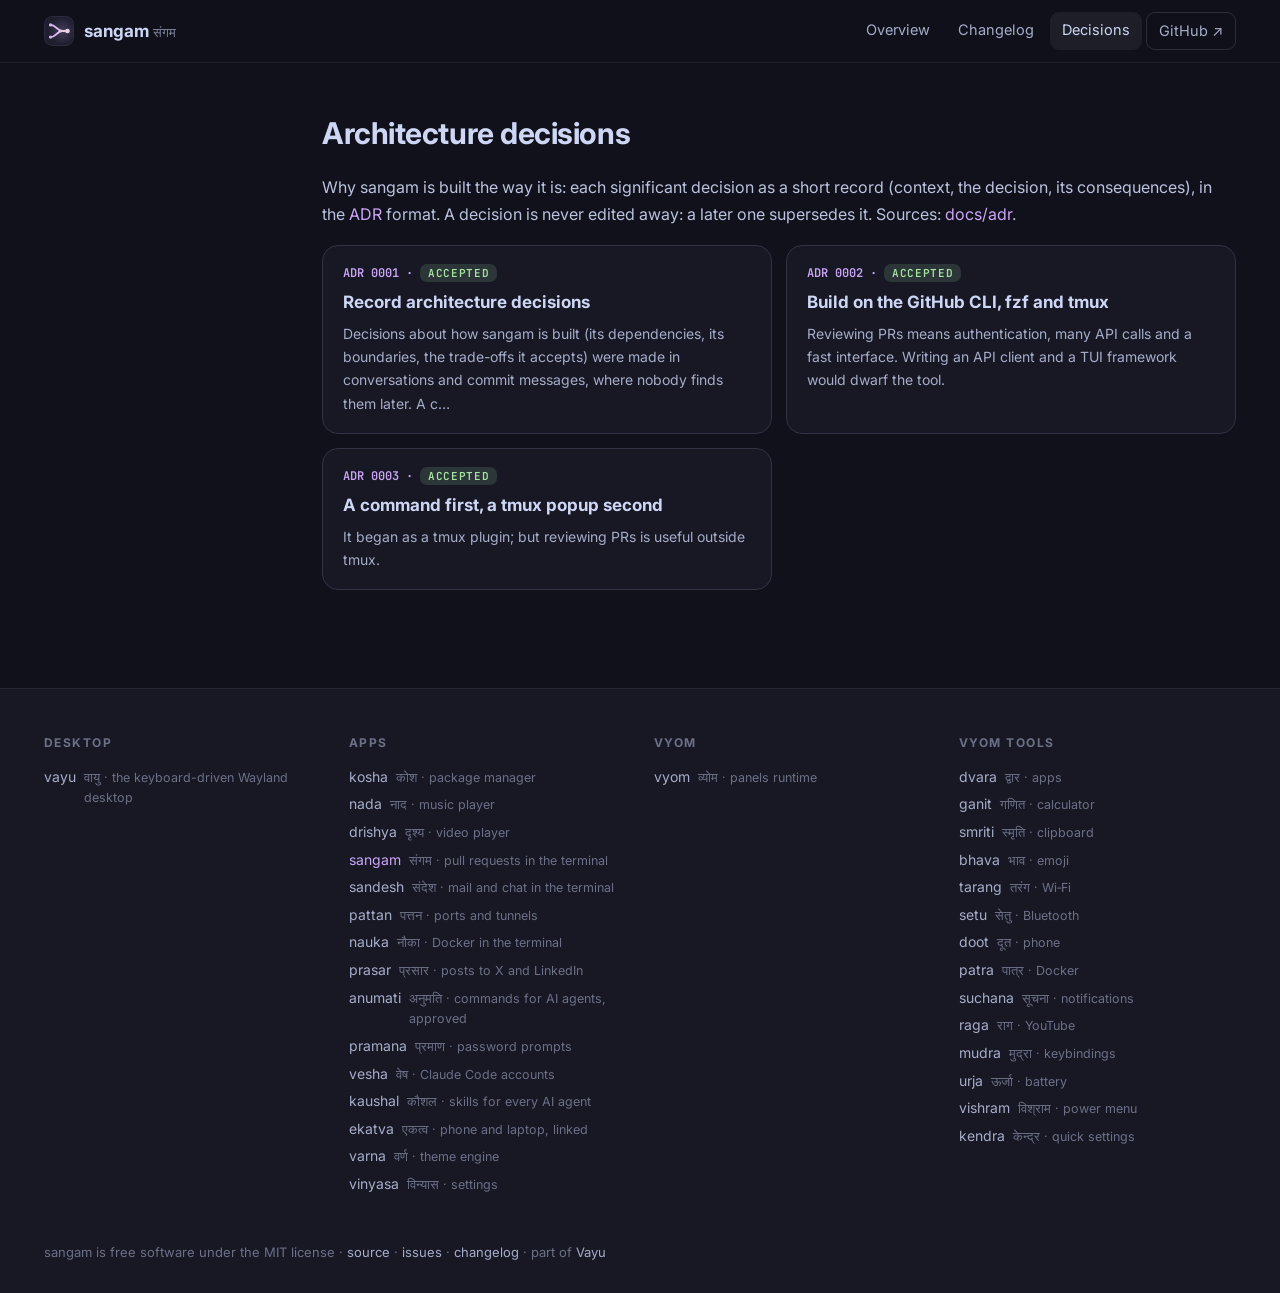
==== docs/adr/index.html @ ca4c3f0d "Site: add prasar and kaushal to the family Co-Authored-By: Claude Opus 5.5 <noreply@anthropic.com>" ====
<!doctype html>
<html lang="en">
<head>
<meta charset="utf-8">
<meta name="viewport" content="width=device-width, initial-scale=1">
<title>Decisions · sangam</title>
<meta name="description" content="Review and merge GitHub pull requests without leaving the terminal.">
<meta property="og:title" content="Decisions · sangam">
<meta property="og:description" content="Review and merge GitHub pull requests without leaving the terminal.">
<meta name="theme-color" content="#11111b">
<link rel="icon" href="../assets/logo.svg" type="image/svg+xml">
<link rel="preconnect" href="https://fonts.googleapis.com">
<link href="https://fonts.googleapis.com/css2?family=Inter:wght@400;500;600;700;800&family=JetBrains+Mono:wght@400;600&display=swap" rel="stylesheet">
<link rel="stylesheet" href="../assets/site.css">
<style>:root{--accent:#cba6f7;--glow:#cba6f733}</style>
</head>
<body>
<header class="top"><div class="in">
<a class="brand" href="../index.html"><img src="../assets/logo.svg" alt=""><span>sangam <small>संगम</small></span></a>
<nav><a href="../index.html" class="">Overview</a><a href="../changelog.html" class="">Changelog</a><a href="../adr/index.html" class="on hide">Decisions</a><a class="gh" href="https://github.com/Theyashsawarkar/sangam">GitHub ↗</a></nav></div></header>

<div class="wrap"><aside class="toc"></aside><article>
<h2>Architecture decisions</h2><p>Why sangam is built the way it is: each significant decision as a short record (context, the decision, its consequences), in the <a href="https://cognitect.com/blog/2011/11/15/documenting-architecture-decisions">ADR</a> format. A decision is never edited away: a later one supersedes it. Sources: <a href="https://github.com/Theyashsawarkar/sangam/tree/main/docs/adr">docs/adr</a>.</p><div class="cards"><a class="card" href="0001-record-architecture-decisions.html"><div class="n">ADR 0001 · <span class="status accepted">Accepted</span></div><h3>Record architecture decisions</h3><p>Decisions about how sangam is built (its dependencies, its boundaries, the trade-offs it accepts) were made in conversations and commit messages, where nobody finds them later. A c…</p></a><a class="card" href="0002-built-on-gh.html"><div class="n">ADR 0002 · <span class="status accepted">Accepted</span></div><h3>Build on the GitHub CLI, fzf and tmux</h3><p>Reviewing PRs means authentication, many API calls and a fast interface. Writing an API client and a TUI framework would dwarf the tool.</p></a><a class="card" href="0003-a-command-first.html"><div class="n">ADR 0003 · <span class="status accepted">Accepted</span></div><h3>A command first, a tmux popup second</h3><p>It began as a tmux plugin; but reviewing PRs is useful outside tmux.</p></a></div>
</article></div>
<footer><div class="in"><div><h4>Desktop</h4><a href="https://theyashsawarkar.github.io/vayu/" class="">vayu <span>वायु · the keyboard-driven Wayland desktop</span></a></div><div><h4>Apps</h4><a href="https://theyashsawarkar.github.io/kosha/" class="">kosha <span>कोश · package manager</span></a><a href="https://theyashsawarkar.github.io/nada/" class="">nada <span>नाद · music player</span></a><a href="https://theyashsawarkar.github.io/drishya/" class="">drishya <span>दृश्य · video player</span></a><a href="https://theyashsawarkar.github.io/sangam/" class="me">sangam <span>संगम · pull requests in the terminal</span></a><a href="https://theyashsawarkar.github.io/sandesh/" class="">sandesh <span>संदेश · mail and chat in the terminal</span></a><a href="https://theyashsawarkar.github.io/pattan/" class="">pattan <span>पत्तन · ports and tunnels</span></a><a href="https://theyashsawarkar.github.io/nauka/" class="">nauka <span>नौका · Docker in the terminal</span></a><a href="https://theyashsawarkar.github.io/prasar/" class="">prasar <span>प्रसार · posts to X and LinkedIn</span></a><a href="https://theyashsawarkar.github.io/anumati/" class="">anumati <span>अनुमति · commands for AI agents, approved</span></a><a href="https://theyashsawarkar.github.io/pramana/" class="">pramana <span>प्रमाण · password prompts</span></a><a href="https://theyashsawarkar.github.io/vesha/" class="">vesha <span>वेष · Claude Code accounts</span></a><a href="https://theyashsawarkar.github.io/kaushal/" class="">kaushal <span>कौशल · skills for every AI agent</span></a><a href="https://theyashsawarkar.github.io/ekatva/" class="">ekatva <span>एकत्व · phone and laptop, linked</span></a><a href="https://theyashsawarkar.github.io/varna/" class="">varna <span>वर्ण · theme engine</span></a><a href="https://theyashsawarkar.github.io/vinyasa/" class="">vinyasa <span>विन्यास · settings</span></a></div><div><h4>Vyom</h4><a href="https://theyashsawarkar.github.io/vyom/" class="">vyom <span>व्योम · panels runtime</span></a></div><div><h4>Vyom tools</h4><a href="https://theyashsawarkar.github.io/dvara/" class="">dvara <span>द्वार · apps</span></a><a href="https://theyashsawarkar.github.io/ganit/" class="">ganit <span>गणित · calculator</span></a><a href="https://theyashsawarkar.github.io/smriti/" class="">smriti <span>स्मृति · clipboard</span></a><a href="https://theyashsawarkar.github.io/bhava/" class="">bhava <span>भाव · emoji</span></a><a href="https://theyashsawarkar.github.io/tarang/" class="">tarang <span>तरंग · Wi‑Fi</span></a><a href="https://theyashsawarkar.github.io/setu/" class="">setu <span>सेतु · Bluetooth</span></a><a href="https://theyashsawarkar.github.io/doot/" class="">doot <span>दूत · phone</span></a><a href="https://theyashsawarkar.github.io/patra/" class="">patra <span>पात्र · Docker</span></a><a href="https://theyashsawarkar.github.io/suchana/" class="">suchana <span>सूचना · notifications</span></a><a href="https://theyashsawarkar.github.io/raga/" class="">raga <span>राग · YouTube</span></a><a href="https://theyashsawarkar.github.io/mudra/" class="">mudra <span>मुद्रा · keybindings</span></a><a href="https://theyashsawarkar.github.io/urja/" class="">urja <span>ऊर्जा · battery</span></a><a href="https://theyashsawarkar.github.io/vishram/" class="">vishram <span>विश्राम · power menu</span></a><a href="https://theyashsawarkar.github.io/kendra/" class="">kendra <span>केन्द्र · quick settings</span></a></div></div>
<div class="bottom">sangam is free software under the MIT license · <a href="https://github.com/Theyashsawarkar/sangam">source</a> · <a href="https://github.com/Theyashsawarkar/sangam/issues">issues</a> · <a href="../changelog.html">changelog</a> · part of <a href="https://theyashsawarkar.github.io/vayu/">Vayu</a></div></footer>
<script>
document.querySelectorAll('pre.code').forEach(p=>{const b=document.createElement('button');b.className='copy';b.textContent='Copy';
b.onclick=()=>{navigator.clipboard.writeText(p.innerText.replace(/^Copy/,'')).then(()=>{b.textContent='Copied';setTimeout(()=>b.textContent='Copy',1200)})};p.appendChild(b)});
const links=[...document.querySelectorAll('.toc a')];if(links.length){const hs=links.map(a=>document.getElementById(a.hash.slice(1))).filter(Boolean);
const on=()=>{let cur=hs[0];for(const h of hs){if(h.getBoundingClientRect().top<120)cur=h}links.forEach(a=>a.classList.toggle('on',cur&&a.hash==='#'+cur.id))};
addEventListener('scroll',on,{passive:true});on()}
</script>
</body>
</html>
---- docs/assets/site.css ----
:root{--crust:#11111b;--mantle:#181825;--base:#1e1e2e;--s0:#313244;--s1:#45475a;--ov0:#6c7086;--ov1:#7f849c;
--sub0:#a6adc8;--sub1:#bac2de;--text:#cdd6f4;--mauve:#cba6f7;--green:#a6e3a1;--peach:#fab387;--red:#f38ba8;--blue:#89b4fa;
--ui:"Inter","Segoe UI",system-ui,sans-serif;--mono:"JetBrains Mono","JetBrainsMono Nerd Font",ui-monospace,monospace}
*{box-sizing:border-box}html{scroll-behavior:smooth;scroll-padding-top:76px}
body{margin:0;background:var(--crust);color:var(--text);font:16px/1.65 var(--ui);-webkit-font-smoothing:antialiased}
a{color:var(--accent);text-decoration:none}a:hover{text-decoration:underline}
code{font:.86em var(--mono);background:rgba(255,255,255,.06);border:1px solid rgba(255,255,255,.07);padding:.12em .4em;border-radius:6px;color:var(--sub1)}
img{max-width:100%;height:auto}
/* nav */
.top{position:sticky;top:0;z-index:20;backdrop-filter:blur(18px) saturate(1.4);-webkit-backdrop-filter:blur(18px) saturate(1.4);
background:rgba(17,17,27,.72);border-bottom:1px solid rgba(255,255,255,.06)}
.top .in{max-width:1240px;margin:0 auto;padding:12px 24px;display:flex;align-items:center;gap:22px}
.brand{display:flex;align-items:center;gap:10px;font-weight:700;font-size:17px;color:var(--text)}
.brand img{width:30px;height:30px;border-radius:8px}.brand small{font-weight:500;color:var(--ov1);font-size:13px}
.top nav{display:flex;gap:4px;margin-left:auto;flex-wrap:wrap}
.top nav a{color:var(--sub0);padding:6px 12px;border-radius:9px;font-size:14.5px}
.top nav a:hover,.top nav a.on{background:rgba(255,255,255,.06);color:var(--text);text-decoration:none}
.top nav a.gh{border:1px solid rgba(255,255,255,.12)}
/* hero */
.hero{position:relative;overflow:hidden;border-bottom:1px solid rgba(255,255,255,.05)}
.hero:before{content:"";position:absolute;inset:-40% -10% auto;height:640px;
background:radial-gradient(600px 300px at 20% 30%,var(--glow),transparent 70%),radial-gradient(500px 300px at 85% 10%,rgba(137,180,250,.18),transparent 70%);pointer-events:none}
.hero .in{position:relative;max-width:1240px;margin:0 auto;padding:72px 24px 56px;display:grid;grid-template-columns:minmax(0,1fr) auto;gap:40px;align-items:center}
.eyebrow{font:600 13px var(--mono);letter-spacing:.14em;text-transform:uppercase;color:var(--accent)}
.hero h1{font-size:clamp(40px,6vw,64px);line-height:1.04;margin:12px 0 6px;letter-spacing:-.03em}
.hero .sa{font-size:22px;color:var(--accent);margin-bottom:18px}.hero .sa span{color:var(--ov1)}
.hero p.lead{font-size:19px;color:var(--sub0);max-width:720px;margin:0 0 26px}
.cta{display:flex;gap:10px;flex-wrap:wrap}
.btn{display:inline-flex;align-items:center;gap:8px;padding:11px 18px;border-radius:12px;font-weight:600;font-size:15px;border:1px solid rgba(255,255,255,.12);color:var(--text);background:rgba(255,255,255,.04)}
.btn:hover{text-decoration:none;background:rgba(255,255,255,.08)}
.btn.primary{background:var(--accent);color:var(--crust);border-color:transparent}.btn.primary:hover{filter:brightness(1.06)}
.hero .logo{width:180px;height:180px;filter:drop-shadow(0 24px 48px var(--glow))}
.meta{display:flex;gap:18px;flex-wrap:wrap;margin-top:22px;color:var(--ov1);font-size:14px}.meta b{color:var(--sub1);font-weight:600}
/* layout */
.wrap{max-width:1240px;margin:0 auto;padding:40px 24px 80px;display:grid;grid-template-columns:230px minmax(0,1fr);gap:48px}
.toc{position:sticky;top:84px;align-self:start;max-height:calc(100vh - 100px);overflow:auto;font-size:14px;padding-right:6px}
.toc b{display:block;font-size:11.5px;letter-spacing:.12em;text-transform:uppercase;color:var(--ov0);margin:0 0 10px}
.toc a{display:block;color:var(--sub0);padding:4px 10px;border-left:2px solid var(--s0)}
.toc a.l3{padding-left:22px;font-size:13px;color:var(--ov1)}
.toc a:hover,.toc a.on{color:var(--text);border-left-color:var(--accent);text-decoration:none}
article{min-width:0}
article h2{font-size:30px;letter-spacing:-.015em;margin:56px 0 14px;padding-top:6px}
article h2:first-child{margin-top:0}
article h3{font-size:20px;margin:34px 0 10px}article h4{font-size:16px;margin:24px 0 8px;color:var(--sub1)}
article p,article li{color:var(--sub1)}
article .anchor{opacity:0;margin-left:-22px;width:22px;display:inline-block;color:var(--ov0)}
article h2:hover .anchor,article h3:hover .anchor{opacity:1;text-decoration:none}
article ul,article ol{padding-left:22px}article li{margin:5px 0}
article img{border-radius:14px;border:1px solid rgba(255,255,255,.07)}
article p[align=center]{text-align:center}article p[align=center] img{margin:6px 0}
article blockquote{margin:22px 0;padding:14px 20px;border-left:3px solid var(--accent);background:rgba(255,255,255,.03);border-radius:0 12px 12px 0}
article blockquote p{margin:0;color:var(--sub0);font-style:italic}
pre.code{position:relative;background:var(--mantle);border:1px solid var(--s0);border-radius:14px;padding:16px 18px;overflow:auto;font:13.5px/1.6 var(--mono);color:var(--sub1)}
pre.code code{background:none;border:0;padding:0;font-size:inherit;color:inherit}
pre.code .copy{position:absolute;top:8px;right:8px;font:600 11px var(--ui);padding:4px 9px;border-radius:7px;border:1px solid var(--s1);background:var(--base);color:var(--sub0);cursor:pointer;opacity:0;transition:.15s}
pre.code:hover .copy{opacity:1}
.table{overflow:auto;margin:16px 0;border:1px solid var(--s0);border-radius:14px}
table{border-collapse:collapse;width:100%;font-size:14.5px}
th{text-align:left;background:var(--mantle);color:var(--sub1);font-weight:600;padding:10px 14px;border-bottom:1px solid var(--s0)}
td{padding:9px 14px;border-bottom:1px solid rgba(49,50,68,.6);color:var(--sub1);vertical-align:top}tr:last-child td{border-bottom:0}
td code{white-space:nowrap}
/* changelog */
.release{position:relative;padding:0 0 8px 28px;border-left:2px solid var(--s0);margin-left:6px}
.release:before{content:"";position:absolute;left:-7px;top:10px;width:12px;height:12px;border-radius:50%;background:var(--accent);box-shadow:0 0 0 4px var(--crust)}
.release h2{margin-top:0;font-size:24px}.release h2 .date{font:500 14px var(--mono);color:var(--ov1);margin-left:10px}
.release .tag{font:600 12px var(--mono);padding:2px 8px;border-radius:7px;background:rgba(255,255,255,.06);color:var(--accent);margin-left:8px;vertical-align:3px}
/* adr */
.cards{display:grid;grid-template-columns:repeat(auto-fill,minmax(300px,1fr));gap:14px;margin:18px 0}
.card{display:block;background:var(--mantle);border:1px solid var(--s0);border-radius:16px;padding:18px 20px;color:var(--text)}
.card:hover{border-color:var(--accent);text-decoration:none;transform:translateY(-1px)}
.card .n{font:600 12px var(--mono);color:var(--accent)}.card h3{margin:6px 0 6px;font-size:17px}.card p{margin:0;color:var(--sub0);font-size:14px}
.status{display:inline-block;font:600 11px var(--mono);padding:2px 8px;border-radius:7px;background:rgba(166,227,161,.14);color:var(--green);text-transform:uppercase;letter-spacing:.06em}
.status.superseded,.status.deprecated{background:rgba(250,179,135,.14);color:var(--peach)}.status.proposed{background:rgba(137,180,250,.14);color:var(--blue)}
/* footer */
footer{border-top:1px solid rgba(255,255,255,.06);background:var(--mantle)}
footer .in{max-width:1240px;margin:0 auto;padding:44px 24px;display:grid;grid-template-columns:repeat(auto-fit,minmax(200px,1fr));gap:28px}
footer h4{margin:0 0 10px;font-size:12px;letter-spacing:.12em;text-transform:uppercase;color:var(--ov0)}
footer a{display:flex;gap:8px;align-items:baseline;color:var(--sub0);font-size:14px;padding:2px 0}footer a span{color:var(--ov0);font-size:12.5px}
footer a.me{color:var(--accent)}
footer .bottom{max-width:1240px;margin:0 auto;padding:0 24px 30px;color:var(--ov0);font-size:13px}
footer .bottom a{display:inline;padding:0;font-size:13px}
@media(max-width:900px){.wrap{grid-template-columns:1fr}.toc{display:none}.hero .in{grid-template-columns:1fr}.hero .logo{width:110px;height:110px;order:-1}
.top nav a:not(.gh){padding:6px 8px}}
@media(max-width:560px){.top nav a.hide{display:none}.hero .in{padding:44px 16px 36px}.wrap{padding:28px 16px 60px}}
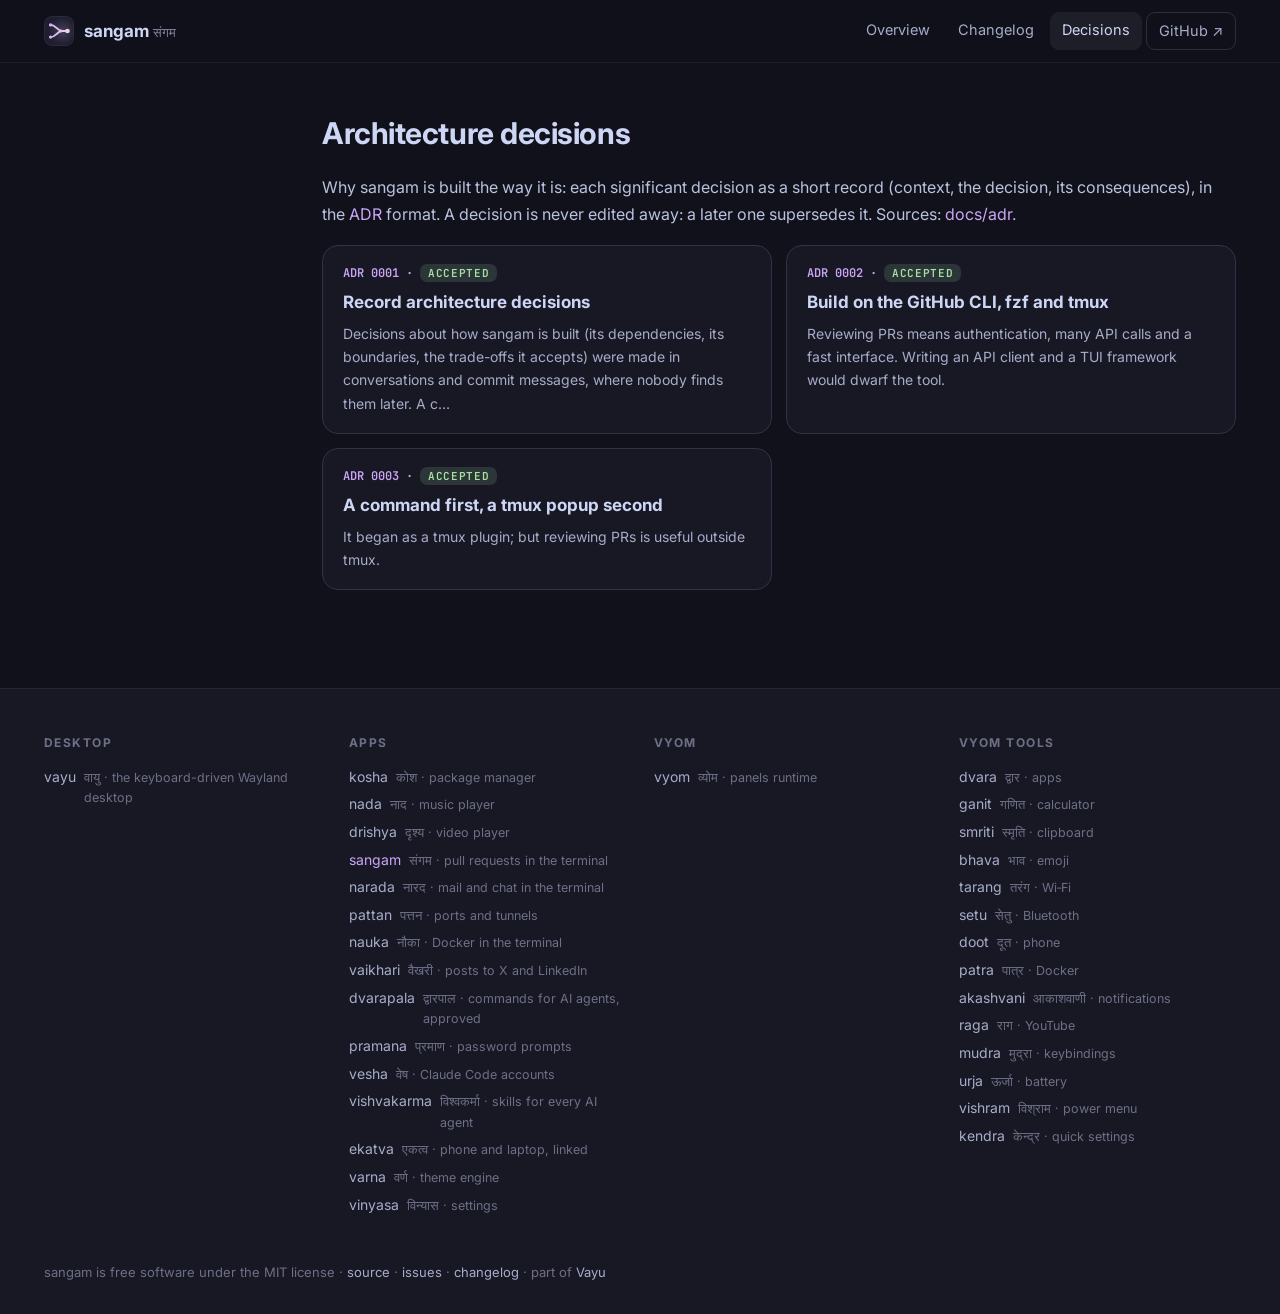
==== commit 27578fc9: "New names for five tools: akashvani, vishvakarma, dvarapala, narada, vaikhari suchana is akashvani, " ====
--- a/docs/adr/index.html
+++ b/docs/adr/index.html
@@ -22,7 +22,7 @@
 <div class="wrap"><aside class="toc"></aside><article>
 <h2>Architecture decisions</h2><p>Why sangam is built the way it is: each significant decision as a short record (context, the decision, its consequences), in the <a href="https://cognitect.com/blog/2011/11/15/documenting-architecture-decisions">ADR</a> format. A decision is never edited away: a later one supersedes it. Sources: <a href="https://github.com/Theyashsawarkar/sangam/tree/main/docs/adr">docs/adr</a>.</p><div class="cards"><a class="card" href="0001-record-architecture-decisions.html"><div class="n">ADR 0001 · <span class="status accepted">Accepted</span></div><h3>Record architecture decisions</h3><p>Decisions about how sangam is built (its dependencies, its boundaries, the trade-offs it accepts) were made in conversations and commit messages, where nobody finds them later. A c…</p></a><a class="card" href="0002-built-on-gh.html"><div class="n">ADR 0002 · <span class="status accepted">Accepted</span></div><h3>Build on the GitHub CLI, fzf and tmux</h3><p>Reviewing PRs means authentication, many API calls and a fast interface. Writing an API client and a TUI framework would dwarf the tool.</p></a><a class="card" href="0003-a-command-first.html"><div class="n">ADR 0003 · <span class="status accepted">Accepted</span></div><h3>A command first, a tmux popup second</h3><p>It began as a tmux plugin; but reviewing PRs is useful outside tmux.</p></a></div>
 </article></div>
-<footer><div class="in"><div><h4>Desktop</h4><a href="https://theyashsawarkar.github.io/vayu/" class="">vayu <span>वायु · the keyboard-driven Wayland desktop</span></a></div><div><h4>Apps</h4><a href="https://theyashsawarkar.github.io/kosha/" class="">kosha <span>कोश · package manager</span></a><a href="https://theyashsawarkar.github.io/nada/" class="">nada <span>नाद · music player</span></a><a href="https://theyashsawarkar.github.io/drishya/" class="">drishya <span>दृश्य · video player</span></a><a href="https://theyashsawarkar.github.io/sangam/" class="me">sangam <span>संगम · pull requests in the terminal</span></a><a href="https://theyashsawarkar.github.io/sandesh/" class="">sandesh <span>संदेश · mail and chat in the terminal</span></a><a href="https://theyashsawarkar.github.io/pattan/" class="">pattan <span>पत्तन · ports and tunnels</span></a><a href="https://theyashsawarkar.github.io/nauka/" class="">nauka <span>नौका · Docker in the terminal</span></a><a href="https://theyashsawarkar.github.io/prasar/" class="">prasar <span>प्रसार · posts to X and LinkedIn</span></a><a href="https://theyashsawarkar.github.io/anumati/" class="">anumati <span>अनुमति · commands for AI agents, approved</span></a><a href="https://theyashsawarkar.github.io/pramana/" class="">pramana <span>प्रमाण · password prompts</span></a><a href="https://theyashsawarkar.github.io/vesha/" class="">vesha <span>वेष · Claude Code accounts</span></a><a href="https://theyashsawarkar.github.io/kaushal/" class="">kaushal <span>कौशल · skills for every AI agent</span></a><a href="https://theyashsawarkar.github.io/ekatva/" class="">ekatva <span>एकत्व · phone and laptop, linked</span></a><a href="https://theyashsawarkar.github.io/varna/" class="">varna <span>वर्ण · theme engine</span></a><a href="https://theyashsawarkar.github.io/vinyasa/" class="">vinyasa <span>विन्यास · settings</span></a></div><div><h4>Vyom</h4><a href="https://theyashsawarkar.github.io/vyom/" class="">vyom <span>व्योम · panels runtime</span></a></div><div><h4>Vyom tools</h4><a href="https://theyashsawarkar.github.io/dvara/" class="">dvara <span>द्वार · apps</span></a><a href="https://theyashsawarkar.github.io/ganit/" class="">ganit <span>गणित · calculator</span></a><a href="https://theyashsawarkar.github.io/smriti/" class="">smriti <span>स्मृति · clipboard</span></a><a href="https://theyashsawarkar.github.io/bhava/" class="">bhava <span>भाव · emoji</span></a><a href="https://theyashsawarkar.github.io/tarang/" class="">tarang <span>तरंग · Wi‑Fi</span></a><a href="https://theyashsawarkar.github.io/setu/" class="">setu <span>सेतु · Bluetooth</span></a><a href="https://theyashsawarkar.github.io/doot/" class="">doot <span>दूत · phone</span></a><a href="https://theyashsawarkar.github.io/patra/" class="">patra <span>पात्र · Docker</span></a><a href="https://theyashsawarkar.github.io/suchana/" class="">suchana <span>सूचना · notifications</span></a><a href="https://theyashsawarkar.github.io/raga/" class="">raga <span>राग · YouTube</span></a><a href="https://theyashsawarkar.github.io/mudra/" class="">mudra <span>मुद्रा · keybindings</span></a><a href="https://theyashsawarkar.github.io/urja/" class="">urja <span>ऊर्जा · battery</span></a><a href="https://theyashsawarkar.github.io/vishram/" class="">vishram <span>विश्राम · power menu</span></a><a href="https://theyashsawarkar.github.io/kendra/" class="">kendra <span>केन्द्र · quick settings</span></a></div></div>
+<footer><div class="in"><div><h4>Desktop</h4><a href="https://theyashsawarkar.github.io/vayu/" class="">vayu <span>वायु · the keyboard-driven Wayland desktop</span></a></div><div><h4>Apps</h4><a href="https://theyashsawarkar.github.io/kosha/" class="">kosha <span>कोश · package manager</span></a><a href="https://theyashsawarkar.github.io/nada/" class="">nada <span>नाद · music player</span></a><a href="https://theyashsawarkar.github.io/drishya/" class="">drishya <span>दृश्य · video player</span></a><a href="https://theyashsawarkar.github.io/sangam/" class="me">sangam <span>संगम · pull requests in the terminal</span></a><a href="https://theyashsawarkar.github.io/narada/" class="">narada <span>नारद · mail and chat in the terminal</span></a><a href="https://theyashsawarkar.github.io/pattan/" class="">pattan <span>पत्तन · ports and tunnels</span></a><a href="https://theyashsawarkar.github.io/nauka/" class="">nauka <span>नौका · Docker in the terminal</span></a><a href="https://theyashsawarkar.github.io/vaikhari/" class="">vaikhari <span>वैखरी · posts to X and LinkedIn</span></a><a href="https://theyashsawarkar.github.io/dvarapala/" class="">dvarapala <span>द्वारपाल · commands for AI agents, approved</span></a><a href="https://theyashsawarkar.github.io/pramana/" class="">pramana <span>प्रमाण · password prompts</span></a><a href="https://theyashsawarkar.github.io/vesha/" class="">vesha <span>वेष · Claude Code accounts</span></a><a href="https://theyashsawarkar.github.io/vishvakarma/" class="">vishvakarma <span>विश्वकर्मा · skills for every AI agent</span></a><a href="https://theyashsawarkar.github.io/ekatva/" class="">ekatva <span>एकत्व · phone and laptop, linked</span></a><a href="https://theyashsawarkar.github.io/varna/" class="">varna <span>वर्ण · theme engine</span></a><a href="https://theyashsawarkar.github.io/vinyasa/" class="">vinyasa <span>विन्यास · settings</span></a></div><div><h4>Vyom</h4><a href="https://theyashsawarkar.github.io/vyom/" class="">vyom <span>व्योम · panels runtime</span></a></div><div><h4>Vyom tools</h4><a href="https://theyashsawarkar.github.io/dvara/" class="">dvara <span>द्वार · apps</span></a><a href="https://theyashsawarkar.github.io/ganit/" class="">ganit <span>गणित · calculator</span></a><a href="https://theyashsawarkar.github.io/smriti/" class="">smriti <span>स्मृति · clipboard</span></a><a href="https://theyashsawarkar.github.io/bhava/" class="">bhava <span>भाव · emoji</span></a><a href="https://theyashsawarkar.github.io/tarang/" class="">tarang <span>तरंग · Wi‑Fi</span></a><a href="https://theyashsawarkar.github.io/setu/" class="">setu <span>सेतु · Bluetooth</span></a><a href="https://theyashsawarkar.github.io/doot/" class="">doot <span>दूत · phone</span></a><a href="https://theyashsawarkar.github.io/patra/" class="">patra <span>पात्र · Docker</span></a><a href="https://theyashsawarkar.github.io/akashvani/" class="">akashvani <span>आकाशवाणी · notifications</span></a><a href="https://theyashsawarkar.github.io/raga/" class="">raga <span>राग · YouTube</span></a><a href="https://theyashsawarkar.github.io/mudra/" class="">mudra <span>मुद्रा · keybindings</span></a><a href="https://theyashsawarkar.github.io/urja/" class="">urja <span>ऊर्जा · battery</span></a><a href="https://theyashsawarkar.github.io/vishram/" class="">vishram <span>विश्राम · power menu</span></a><a href="https://theyashsawarkar.github.io/kendra/" class="">kendra <span>केन्द्र · quick settings</span></a></div></div>
 <div class="bottom">sangam is free software under the MIT license · <a href="https://github.com/Theyashsawarkar/sangam">source</a> · <a href="https://github.com/Theyashsawarkar/sangam/issues">issues</a> · <a href="../changelog.html">changelog</a> · part of <a href="https://theyashsawarkar.github.io/vayu/">Vayu</a></div></footer>
 <script>
 document.querySelectorAll('pre.code').forEach(p=>{const b=document.createElement('button');b.className='copy';b.textContent='Copy';
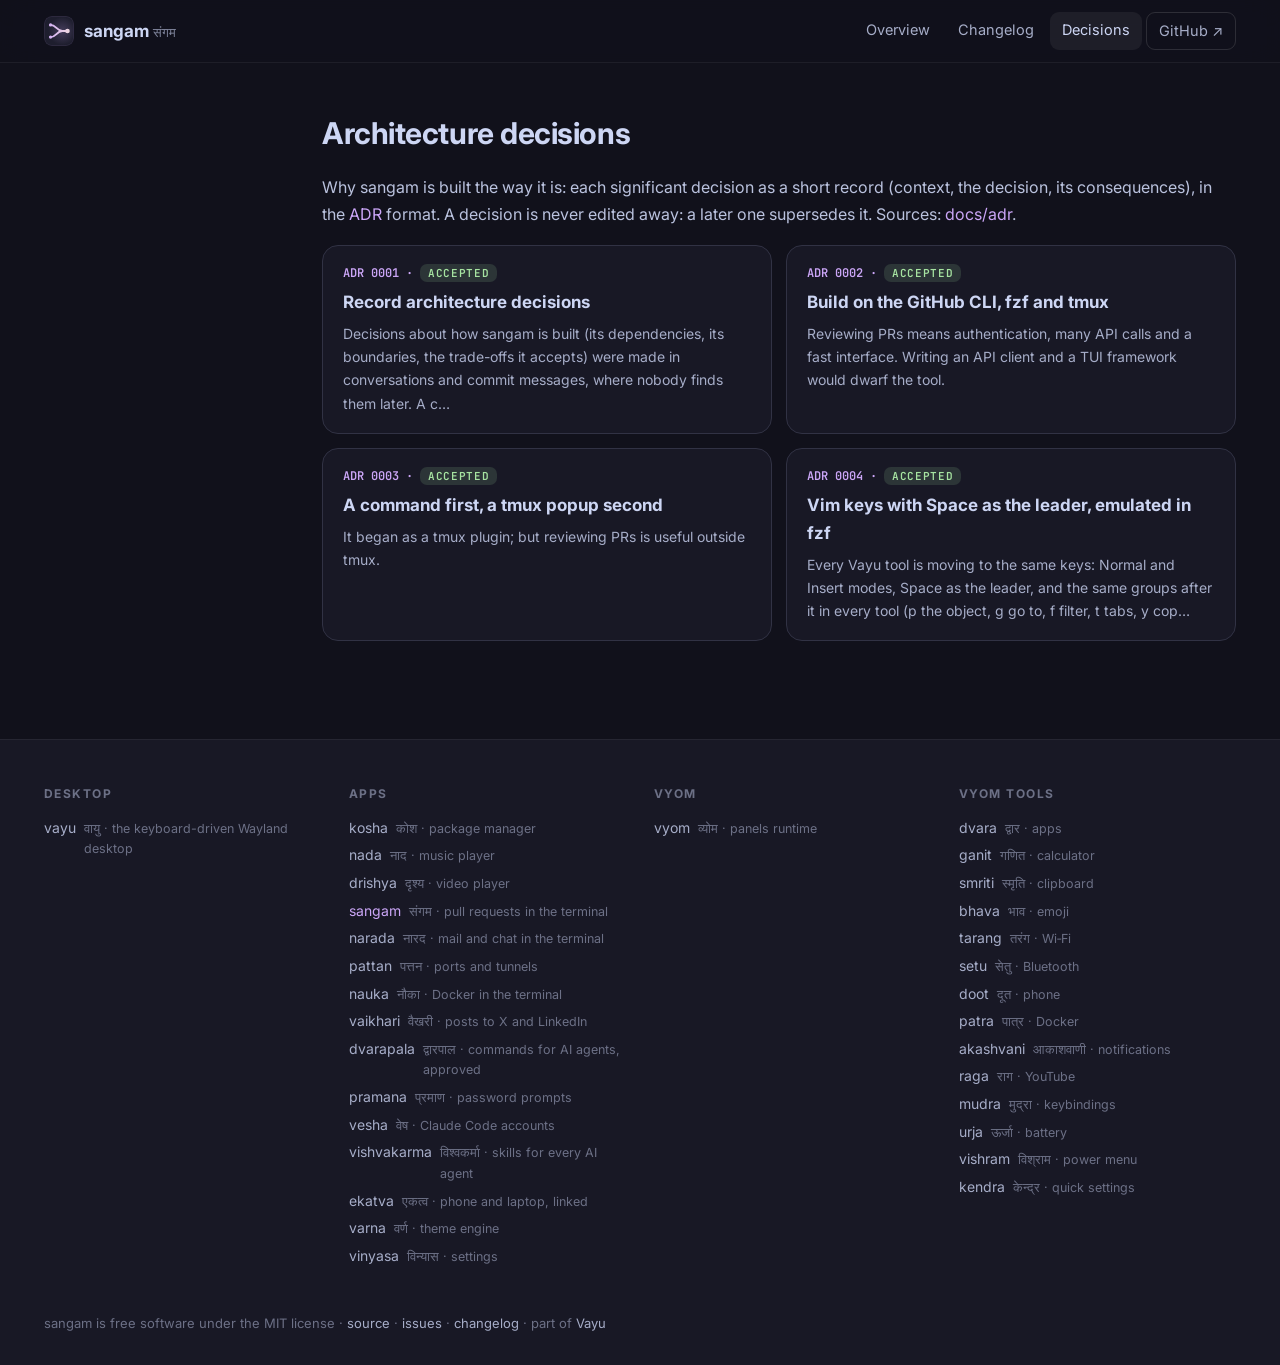
==== commit d359937b: "v2.5.0: a Space leader in fzf: Space p PR actions, gg/G, H/L sections, y-only confirms; PR actions w" ====
--- a/docs/adr/index.html
+++ b/docs/adr/index.html
@@ -20,7 +20,7 @@
 <nav><a href="../index.html" class="">Overview</a><a href="../changelog.html" class="">Changelog</a><a href="../adr/index.html" class="on hide">Decisions</a><a class="gh" href="https://github.com/Theyashsawarkar/sangam">GitHub ↗</a></nav></div></header>
 
 <div class="wrap"><aside class="toc"></aside><article>
-<h2>Architecture decisions</h2><p>Why sangam is built the way it is: each significant decision as a short record (context, the decision, its consequences), in the <a href="https://cognitect.com/blog/2011/11/15/documenting-architecture-decisions">ADR</a> format. A decision is never edited away: a later one supersedes it. Sources: <a href="https://github.com/Theyashsawarkar/sangam/tree/main/docs/adr">docs/adr</a>.</p><div class="cards"><a class="card" href="0001-record-architecture-decisions.html"><div class="n">ADR 0001 · <span class="status accepted">Accepted</span></div><h3>Record architecture decisions</h3><p>Decisions about how sangam is built (its dependencies, its boundaries, the trade-offs it accepts) were made in conversations and commit messages, where nobody finds them later. A c…</p></a><a class="card" href="0002-built-on-gh.html"><div class="n">ADR 0002 · <span class="status accepted">Accepted</span></div><h3>Build on the GitHub CLI, fzf and tmux</h3><p>Reviewing PRs means authentication, many API calls and a fast interface. Writing an API client and a TUI framework would dwarf the tool.</p></a><a class="card" href="0003-a-command-first.html"><div class="n">ADR 0003 · <span class="status accepted">Accepted</span></div><h3>A command first, a tmux popup second</h3><p>It began as a tmux plugin; but reviewing PRs is useful outside tmux.</p></a></div>
+<h2>Architecture decisions</h2><p>Why sangam is built the way it is: each significant decision as a short record (context, the decision, its consequences), in the <a href="https://cognitect.com/blog/2011/11/15/documenting-architecture-decisions">ADR</a> format. A decision is never edited away: a later one supersedes it. Sources: <a href="https://github.com/Theyashsawarkar/sangam/tree/main/docs/adr">docs/adr</a>.</p><div class="cards"><a class="card" href="0001-record-architecture-decisions.html"><div class="n">ADR 0001 · <span class="status accepted">Accepted</span></div><h3>Record architecture decisions</h3><p>Decisions about how sangam is built (its dependencies, its boundaries, the trade-offs it accepts) were made in conversations and commit messages, where nobody finds them later. A c…</p></a><a class="card" href="0002-built-on-gh.html"><div class="n">ADR 0002 · <span class="status accepted">Accepted</span></div><h3>Build on the GitHub CLI, fzf and tmux</h3><p>Reviewing PRs means authentication, many API calls and a fast interface. Writing an API client and a TUI framework would dwarf the tool.</p></a><a class="card" href="0003-a-command-first.html"><div class="n">ADR 0003 · <span class="status accepted">Accepted</span></div><h3>A command first, a tmux popup second</h3><p>It began as a tmux plugin; but reviewing PRs is useful outside tmux.</p></a><a class="card" href="0004-space-leader.html"><div class="n">ADR 0004 · <span class="status accepted">Accepted</span></div><h3>Vim keys with Space as the leader, emulated in fzf</h3><p>Every Vayu tool is moving to the same keys: Normal and Insert modes, Space as the leader, and the same groups after it in every tool (p the object, g go to, f filter, t tabs, y cop…</p></a></div>
 </article></div>
 <footer><div class="in"><div><h4>Desktop</h4><a href="https://theyashsawarkar.github.io/vayu/" class="">vayu <span>वायु · the keyboard-driven Wayland desktop</span></a></div><div><h4>Apps</h4><a href="https://theyashsawarkar.github.io/kosha/" class="">kosha <span>कोश · package manager</span></a><a href="https://theyashsawarkar.github.io/nada/" class="">nada <span>नाद · music player</span></a><a href="https://theyashsawarkar.github.io/drishya/" class="">drishya <span>दृश्य · video player</span></a><a href="https://theyashsawarkar.github.io/sangam/" class="me">sangam <span>संगम · pull requests in the terminal</span></a><a href="https://theyashsawarkar.github.io/narada/" class="">narada <span>नारद · mail and chat in the terminal</span></a><a href="https://theyashsawarkar.github.io/pattan/" class="">pattan <span>पत्तन · ports and tunnels</span></a><a href="https://theyashsawarkar.github.io/nauka/" class="">nauka <span>नौका · Docker in the terminal</span></a><a href="https://theyashsawarkar.github.io/vaikhari/" class="">vaikhari <span>वैखरी · posts to X and LinkedIn</span></a><a href="https://theyashsawarkar.github.io/dvarapala/" class="">dvarapala <span>द्वारपाल · commands for AI agents, approved</span></a><a href="https://theyashsawarkar.github.io/pramana/" class="">pramana <span>प्रमाण · password prompts</span></a><a href="https://theyashsawarkar.github.io/vesha/" class="">vesha <span>वेष · Claude Code accounts</span></a><a href="https://theyashsawarkar.github.io/vishvakarma/" class="">vishvakarma <span>विश्वकर्मा · skills for every AI agent</span></a><a href="https://theyashsawarkar.github.io/ekatva/" class="">ekatva <span>एकत्व · phone and laptop, linked</span></a><a href="https://theyashsawarkar.github.io/varna/" class="">varna <span>वर्ण · theme engine</span></a><a href="https://theyashsawarkar.github.io/vinyasa/" class="">vinyasa <span>विन्यास · settings</span></a></div><div><h4>Vyom</h4><a href="https://theyashsawarkar.github.io/vyom/" class="">vyom <span>व्योम · panels runtime</span></a></div><div><h4>Vyom tools</h4><a href="https://theyashsawarkar.github.io/dvara/" class="">dvara <span>द्वार · apps</span></a><a href="https://theyashsawarkar.github.io/ganit/" class="">ganit <span>गणित · calculator</span></a><a href="https://theyashsawarkar.github.io/smriti/" class="">smriti <span>स्मृति · clipboard</span></a><a href="https://theyashsawarkar.github.io/bhava/" class="">bhava <span>भाव · emoji</span></a><a href="https://theyashsawarkar.github.io/tarang/" class="">tarang <span>तरंग · Wi‑Fi</span></a><a href="https://theyashsawarkar.github.io/setu/" class="">setu <span>सेतु · Bluetooth</span></a><a href="https://theyashsawarkar.github.io/doot/" class="">doot <span>दूत · phone</span></a><a href="https://theyashsawarkar.github.io/patra/" class="">patra <span>पात्र · Docker</span></a><a href="https://theyashsawarkar.github.io/akashvani/" class="">akashvani <span>आकाशवाणी · notifications</span></a><a href="https://theyashsawarkar.github.io/raga/" class="">raga <span>राग · YouTube</span></a><a href="https://theyashsawarkar.github.io/mudra/" class="">mudra <span>मुद्रा · keybindings</span></a><a href="https://theyashsawarkar.github.io/urja/" class="">urja <span>ऊर्जा · battery</span></a><a href="https://theyashsawarkar.github.io/vishram/" class="">vishram <span>विश्राम · power menu</span></a><a href="https://theyashsawarkar.github.io/kendra/" class="">kendra <span>केन्द्र · quick settings</span></a></div></div>
 <div class="bottom">sangam is free software under the MIT license · <a href="https://github.com/Theyashsawarkar/sangam">source</a> · <a href="https://github.com/Theyashsawarkar/sangam/issues">issues</a> · <a href="../changelog.html">changelog</a> · part of <a href="https://theyashsawarkar.github.io/vayu/">Vayu</a></div></footer>
--- a/docs/assets/site.css
+++ b/docs/assets/site.css
@@ -24,6 +24,7 @@
 .eyebrow{font:600 13px var(--mono);letter-spacing:.14em;text-transform:uppercase;color:var(--accent)}
 .hero h1{font-size:clamp(40px,6vw,64px);line-height:1.04;margin:12px 0 6px;letter-spacing:-.03em}
 .hero .sa{font-size:22px;color:var(--accent);margin-bottom:18px}.hero .sa span{color:var(--ov1)}
+.hero .shloka{margin:0 0 26px;padding-left:16px;border-left:3px solid var(--accent);max-width:720px}.hero .shloka p{margin:0 0 6px;font-size:18px;line-height:1.6;color:var(--text)}.hero .shloka figcaption{font-size:14px;color:var(--sub0)}.hero .shloka cite{color:var(--ov1);font-style:normal;white-space:nowrap}
 .hero p.lead{font-size:19px;color:var(--sub0);max-width:720px;margin:0 0 26px}
 .cta{display:flex;gap:10px;flex-wrap:wrap}
 .btn{display:inline-flex;align-items:center;gap:8px;padding:11px 18px;border-radius:12px;font-weight:600;font-size:15px;border:1px solid rgba(255,255,255,.12);color:var(--text);background:rgba(255,255,255,.04)}
@@ -48,7 +49,7 @@
 article ul,article ol{padding-left:22px}article li{margin:5px 0}
 article img{border-radius:14px;border:1px solid rgba(255,255,255,.07)}
 article p[align=center]{text-align:center}article p[align=center] img{margin:6px 0}
-article blockquote{margin:22px 0;padding:14px 20px;border-left:3px solid var(--accent);background:rgba(255,255,255,.03);border-radius:0 12px 12px 0}
+article blockquote{margin:22px 0;padding:14px 20px;border-left:3px solid var(--accent);background:rgba(255,255,255,.03);border-radius:12px}
 article blockquote p{margin:0;color:var(--sub0);font-style:italic}
 pre.code{position:relative;background:var(--mantle);border:1px solid var(--s0);border-radius:14px;padding:16px 18px;overflow:auto;font:13.5px/1.6 var(--mono);color:var(--sub1)}
 pre.code code{background:none;border:0;padding:0;font-size:inherit;color:inherit}
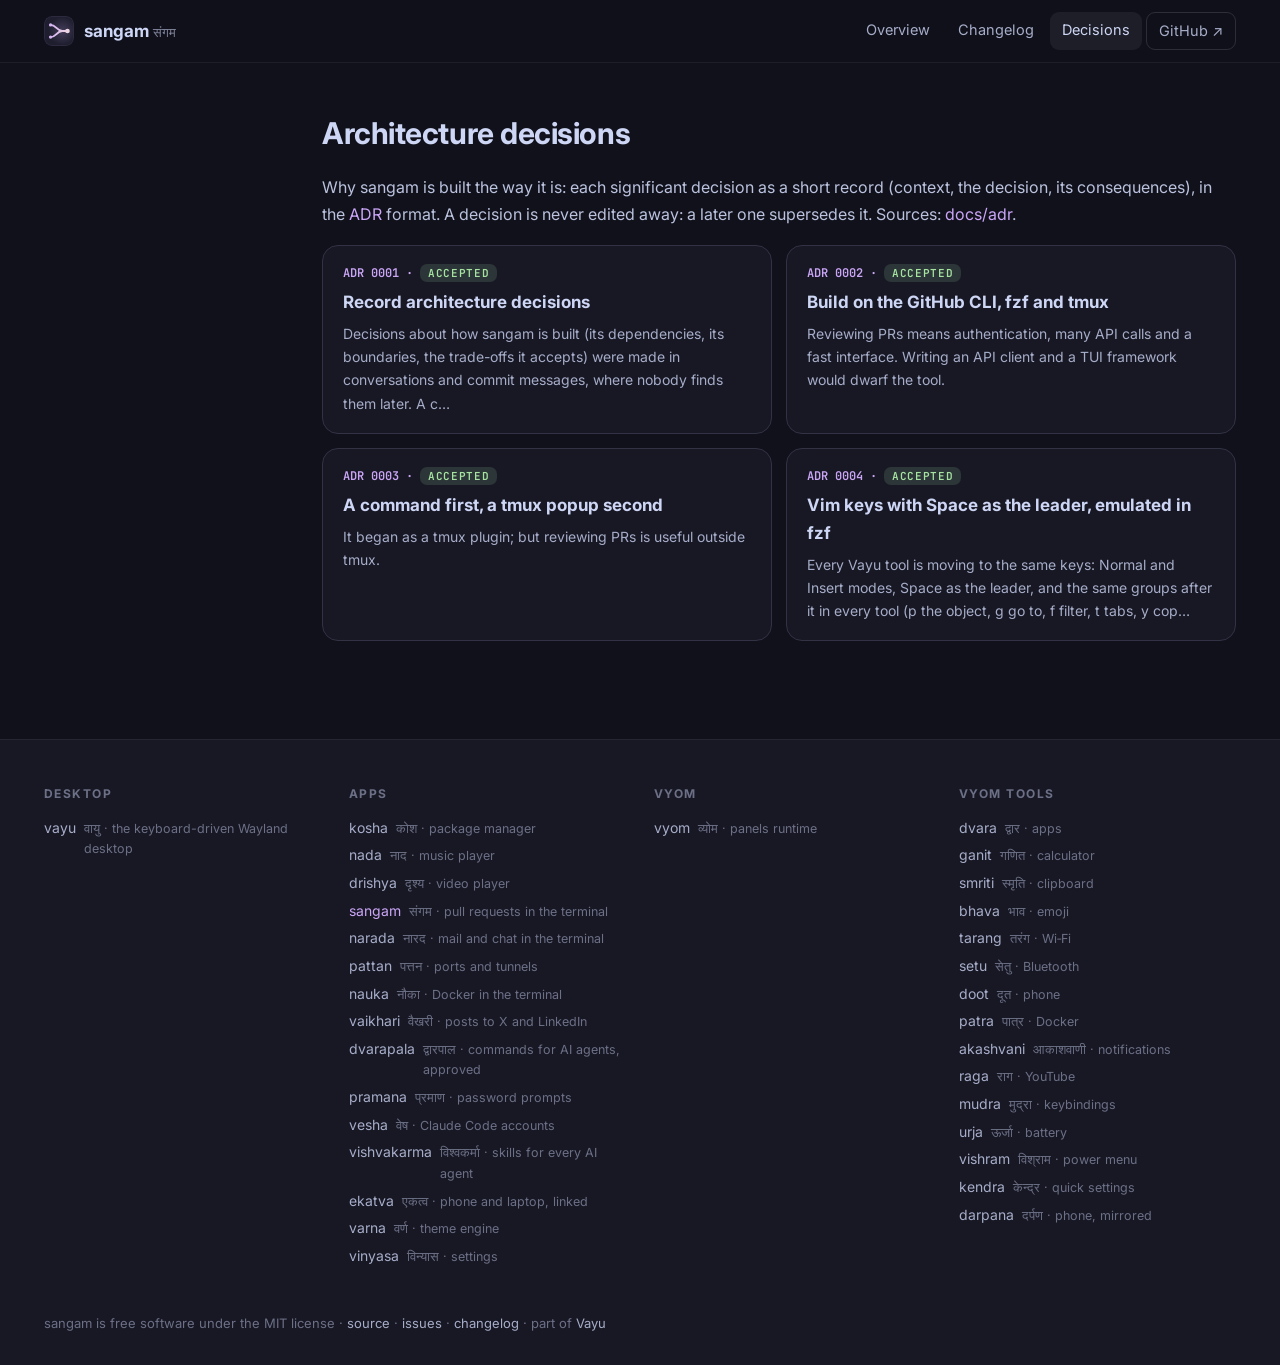
==== commit e6dd9d7d: "Website: Darpaṇa joins the family list Co-Authored-By: Claude Opus 5.5 <noreply@anthropic.com>" ====
--- a/docs/adr/index.html
+++ b/docs/adr/index.html
@@ -22,7 +22,7 @@
 <div class="wrap"><aside class="toc"></aside><article>
 <h2>Architecture decisions</h2><p>Why sangam is built the way it is: each significant decision as a short record (context, the decision, its consequences), in the <a href="https://cognitect.com/blog/2011/11/15/documenting-architecture-decisions">ADR</a> format. A decision is never edited away: a later one supersedes it. Sources: <a href="https://github.com/Theyashsawarkar/sangam/tree/main/docs/adr">docs/adr</a>.</p><div class="cards"><a class="card" href="0001-record-architecture-decisions.html"><div class="n">ADR 0001 · <span class="status accepted">Accepted</span></div><h3>Record architecture decisions</h3><p>Decisions about how sangam is built (its dependencies, its boundaries, the trade-offs it accepts) were made in conversations and commit messages, where nobody finds them later. A c…</p></a><a class="card" href="0002-built-on-gh.html"><div class="n">ADR 0002 · <span class="status accepted">Accepted</span></div><h3>Build on the GitHub CLI, fzf and tmux</h3><p>Reviewing PRs means authentication, many API calls and a fast interface. Writing an API client and a TUI framework would dwarf the tool.</p></a><a class="card" href="0003-a-command-first.html"><div class="n">ADR 0003 · <span class="status accepted">Accepted</span></div><h3>A command first, a tmux popup second</h3><p>It began as a tmux plugin; but reviewing PRs is useful outside tmux.</p></a><a class="card" href="0004-space-leader.html"><div class="n">ADR 0004 · <span class="status accepted">Accepted</span></div><h3>Vim keys with Space as the leader, emulated in fzf</h3><p>Every Vayu tool is moving to the same keys: Normal and Insert modes, Space as the leader, and the same groups after it in every tool (p the object, g go to, f filter, t tabs, y cop…</p></a></div>
 </article></div>
-<footer><div class="in"><div><h4>Desktop</h4><a href="https://theyashsawarkar.github.io/vayu/" class="">vayu <span>वायु · the keyboard-driven Wayland desktop</span></a></div><div><h4>Apps</h4><a href="https://theyashsawarkar.github.io/kosha/" class="">kosha <span>कोश · package manager</span></a><a href="https://theyashsawarkar.github.io/nada/" class="">nada <span>नाद · music player</span></a><a href="https://theyashsawarkar.github.io/drishya/" class="">drishya <span>दृश्य · video player</span></a><a href="https://theyashsawarkar.github.io/sangam/" class="me">sangam <span>संगम · pull requests in the terminal</span></a><a href="https://theyashsawarkar.github.io/narada/" class="">narada <span>नारद · mail and chat in the terminal</span></a><a href="https://theyashsawarkar.github.io/pattan/" class="">pattan <span>पत्तन · ports and tunnels</span></a><a href="https://theyashsawarkar.github.io/nauka/" class="">nauka <span>नौका · Docker in the terminal</span></a><a href="https://theyashsawarkar.github.io/vaikhari/" class="">vaikhari <span>वैखरी · posts to X and LinkedIn</span></a><a href="https://theyashsawarkar.github.io/dvarapala/" class="">dvarapala <span>द्वारपाल · commands for AI agents, approved</span></a><a href="https://theyashsawarkar.github.io/pramana/" class="">pramana <span>प्रमाण · password prompts</span></a><a href="https://theyashsawarkar.github.io/vesha/" class="">vesha <span>वेष · Claude Code accounts</span></a><a href="https://theyashsawarkar.github.io/vishvakarma/" class="">vishvakarma <span>विश्वकर्मा · skills for every AI agent</span></a><a href="https://theyashsawarkar.github.io/ekatva/" class="">ekatva <span>एकत्व · phone and laptop, linked</span></a><a href="https://theyashsawarkar.github.io/varna/" class="">varna <span>वर्ण · theme engine</span></a><a href="https://theyashsawarkar.github.io/vinyasa/" class="">vinyasa <span>विन्यास · settings</span></a></div><div><h4>Vyom</h4><a href="https://theyashsawarkar.github.io/vyom/" class="">vyom <span>व्योम · panels runtime</span></a></div><div><h4>Vyom tools</h4><a href="https://theyashsawarkar.github.io/dvara/" class="">dvara <span>द्वार · apps</span></a><a href="https://theyashsawarkar.github.io/ganit/" class="">ganit <span>गणित · calculator</span></a><a href="https://theyashsawarkar.github.io/smriti/" class="">smriti <span>स्मृति · clipboard</span></a><a href="https://theyashsawarkar.github.io/bhava/" class="">bhava <span>भाव · emoji</span></a><a href="https://theyashsawarkar.github.io/tarang/" class="">tarang <span>तरंग · Wi‑Fi</span></a><a href="https://theyashsawarkar.github.io/setu/" class="">setu <span>सेतु · Bluetooth</span></a><a href="https://theyashsawarkar.github.io/doot/" class="">doot <span>दूत · phone</span></a><a href="https://theyashsawarkar.github.io/patra/" class="">patra <span>पात्र · Docker</span></a><a href="https://theyashsawarkar.github.io/akashvani/" class="">akashvani <span>आकाशवाणी · notifications</span></a><a href="https://theyashsawarkar.github.io/raga/" class="">raga <span>राग · YouTube</span></a><a href="https://theyashsawarkar.github.io/mudra/" class="">mudra <span>मुद्रा · keybindings</span></a><a href="https://theyashsawarkar.github.io/urja/" class="">urja <span>ऊर्जा · battery</span></a><a href="https://theyashsawarkar.github.io/vishram/" class="">vishram <span>विश्राम · power menu</span></a><a href="https://theyashsawarkar.github.io/kendra/" class="">kendra <span>केन्द्र · quick settings</span></a></div></div>
+<footer><div class="in"><div><h4>Desktop</h4><a href="https://theyashsawarkar.github.io/vayu/" class="">vayu <span>वायु · the keyboard-driven Wayland desktop</span></a></div><div><h4>Apps</h4><a href="https://theyashsawarkar.github.io/kosha/" class="">kosha <span>कोश · package manager</span></a><a href="https://theyashsawarkar.github.io/nada/" class="">nada <span>नाद · music player</span></a><a href="https://theyashsawarkar.github.io/drishya/" class="">drishya <span>दृश्य · video player</span></a><a href="https://theyashsawarkar.github.io/sangam/" class="me">sangam <span>संगम · pull requests in the terminal</span></a><a href="https://theyashsawarkar.github.io/narada/" class="">narada <span>नारद · mail and chat in the terminal</span></a><a href="https://theyashsawarkar.github.io/pattan/" class="">pattan <span>पत्तन · ports and tunnels</span></a><a href="https://theyashsawarkar.github.io/nauka/" class="">nauka <span>नौका · Docker in the terminal</span></a><a href="https://theyashsawarkar.github.io/vaikhari/" class="">vaikhari <span>वैखरी · posts to X and LinkedIn</span></a><a href="https://theyashsawarkar.github.io/dvarapala/" class="">dvarapala <span>द्वारपाल · commands for AI agents, approved</span></a><a href="https://theyashsawarkar.github.io/pramana/" class="">pramana <span>प्रमाण · password prompts</span></a><a href="https://theyashsawarkar.github.io/vesha/" class="">vesha <span>वेष · Claude Code accounts</span></a><a href="https://theyashsawarkar.github.io/vishvakarma/" class="">vishvakarma <span>विश्वकर्मा · skills for every AI agent</span></a><a href="https://theyashsawarkar.github.io/ekatva/" class="">ekatva <span>एकत्व · phone and laptop, linked</span></a><a href="https://theyashsawarkar.github.io/varna/" class="">varna <span>वर्ण · theme engine</span></a><a href="https://theyashsawarkar.github.io/vinyasa/" class="">vinyasa <span>विन्यास · settings</span></a></div><div><h4>Vyom</h4><a href="https://theyashsawarkar.github.io/vyom/" class="">vyom <span>व्योम · panels runtime</span></a></div><div><h4>Vyom tools</h4><a href="https://theyashsawarkar.github.io/dvara/" class="">dvara <span>द्वार · apps</span></a><a href="https://theyashsawarkar.github.io/ganit/" class="">ganit <span>गणित · calculator</span></a><a href="https://theyashsawarkar.github.io/smriti/" class="">smriti <span>स्मृति · clipboard</span></a><a href="https://theyashsawarkar.github.io/bhava/" class="">bhava <span>भाव · emoji</span></a><a href="https://theyashsawarkar.github.io/tarang/" class="">tarang <span>तरंग · Wi‑Fi</span></a><a href="https://theyashsawarkar.github.io/setu/" class="">setu <span>सेतु · Bluetooth</span></a><a href="https://theyashsawarkar.github.io/doot/" class="">doot <span>दूत · phone</span></a><a href="https://theyashsawarkar.github.io/patra/" class="">patra <span>पात्र · Docker</span></a><a href="https://theyashsawarkar.github.io/akashvani/" class="">akashvani <span>आकाशवाणी · notifications</span></a><a href="https://theyashsawarkar.github.io/raga/" class="">raga <span>राग · YouTube</span></a><a href="https://theyashsawarkar.github.io/mudra/" class="">mudra <span>मुद्रा · keybindings</span></a><a href="https://theyashsawarkar.github.io/urja/" class="">urja <span>ऊर्जा · battery</span></a><a href="https://theyashsawarkar.github.io/vishram/" class="">vishram <span>विश्राम · power menu</span></a><a href="https://theyashsawarkar.github.io/kendra/" class="">kendra <span>केन्द्र · quick settings</span></a><a href="https://theyashsawarkar.github.io/darpana/" class="">darpana <span>दर्पण · phone, mirrored</span></a></div></div>
 <div class="bottom">sangam is free software under the MIT license · <a href="https://github.com/Theyashsawarkar/sangam">source</a> · <a href="https://github.com/Theyashsawarkar/sangam/issues">issues</a> · <a href="../changelog.html">changelog</a> · part of <a href="https://theyashsawarkar.github.io/vayu/">Vayu</a></div></footer>
 <script>
 document.querySelectorAll('pre.code').forEach(p=>{const b=document.createElement('button');b.className='copy';b.textContent='Copy';
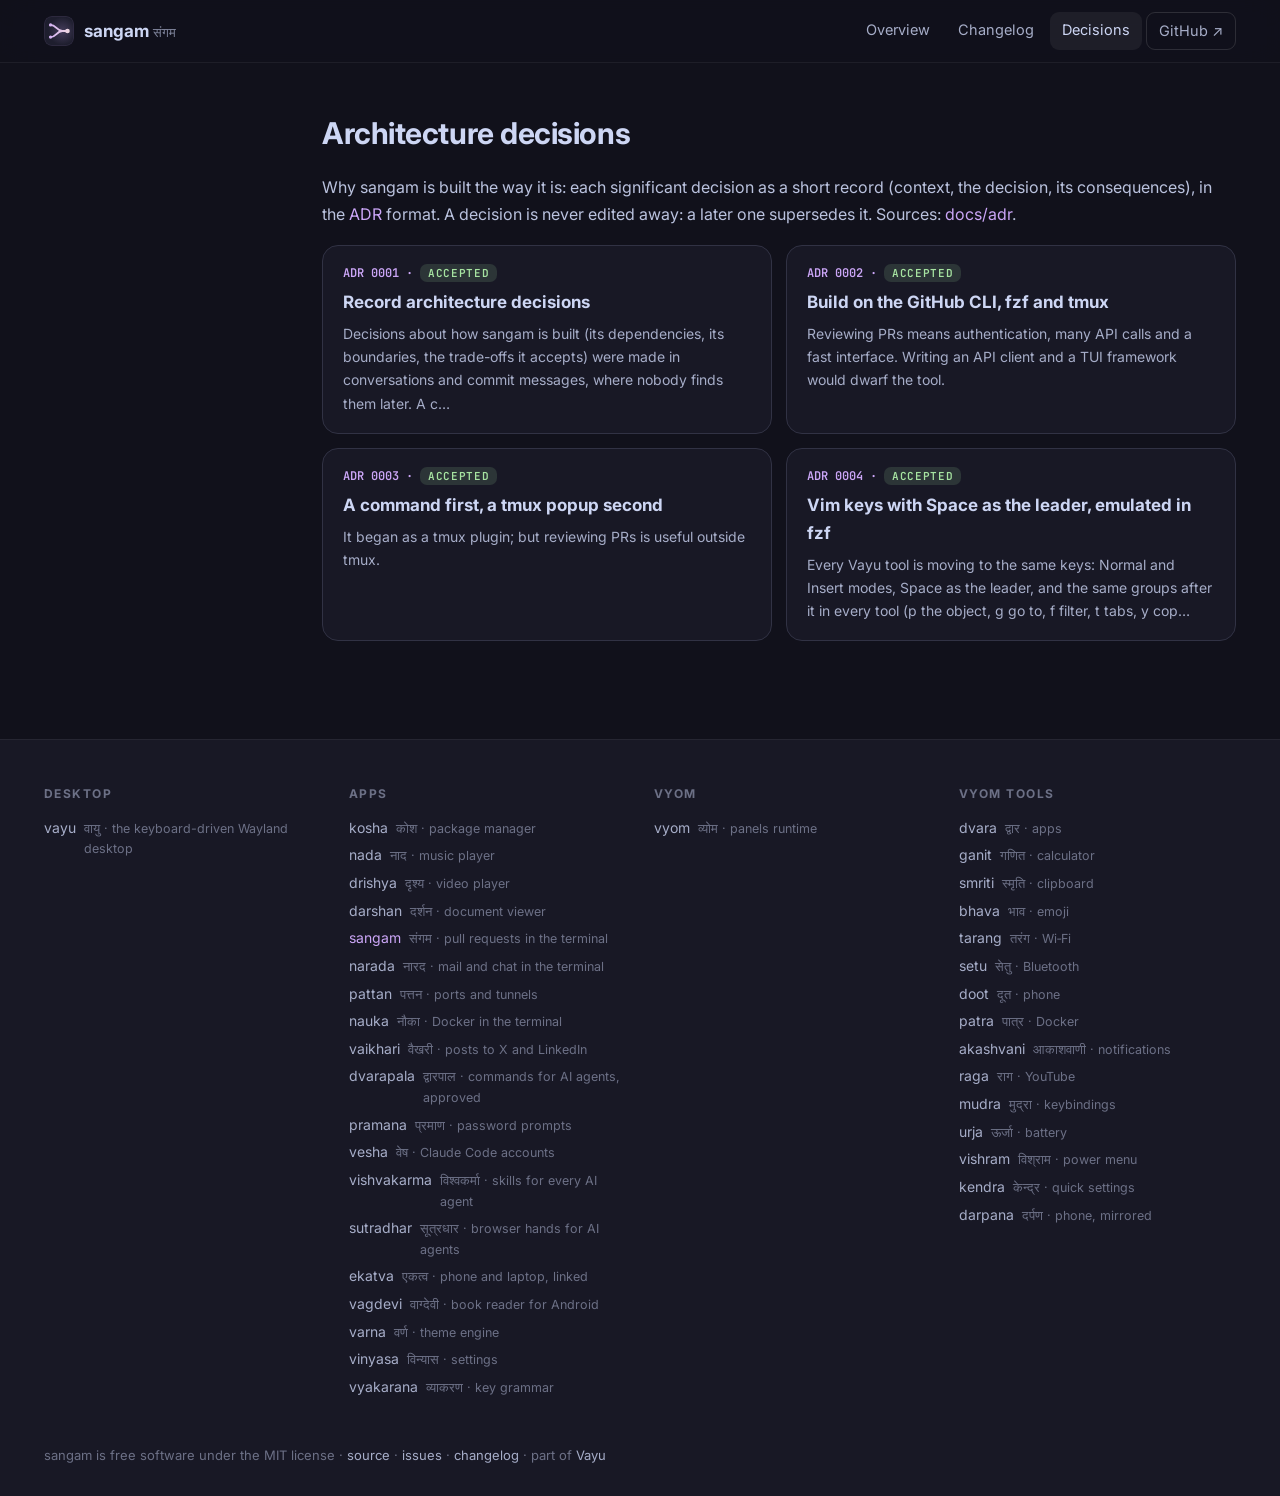
==== commit a0562897: "The website moves to sangam.theyashsawarkar.dev Every Vayu tool's site now has its own address on th" ====
--- a/docs/adr/index.html
+++ b/docs/adr/index.html
@@ -22,8 +22,8 @@
 <div class="wrap"><aside class="toc"></aside><article>
 <h2>Architecture decisions</h2><p>Why sangam is built the way it is: each significant decision as a short record (context, the decision, its consequences), in the <a href="https://cognitect.com/blog/2011/11/15/documenting-architecture-decisions">ADR</a> format. A decision is never edited away: a later one supersedes it. Sources: <a href="https://github.com/Theyashsawarkar/sangam/tree/main/docs/adr">docs/adr</a>.</p><div class="cards"><a class="card" href="0001-record-architecture-decisions.html"><div class="n">ADR 0001 · <span class="status accepted">Accepted</span></div><h3>Record architecture decisions</h3><p>Decisions about how sangam is built (its dependencies, its boundaries, the trade-offs it accepts) were made in conversations and commit messages, where nobody finds them later. A c…</p></a><a class="card" href="0002-built-on-gh.html"><div class="n">ADR 0002 · <span class="status accepted">Accepted</span></div><h3>Build on the GitHub CLI, fzf and tmux</h3><p>Reviewing PRs means authentication, many API calls and a fast interface. Writing an API client and a TUI framework would dwarf the tool.</p></a><a class="card" href="0003-a-command-first.html"><div class="n">ADR 0003 · <span class="status accepted">Accepted</span></div><h3>A command first, a tmux popup second</h3><p>It began as a tmux plugin; but reviewing PRs is useful outside tmux.</p></a><a class="card" href="0004-space-leader.html"><div class="n">ADR 0004 · <span class="status accepted">Accepted</span></div><h3>Vim keys with Space as the leader, emulated in fzf</h3><p>Every Vayu tool is moving to the same keys: Normal and Insert modes, Space as the leader, and the same groups after it in every tool (p the object, g go to, f filter, t tabs, y cop…</p></a></div>
 </article></div>
-<footer><div class="in"><div><h4>Desktop</h4><a href="https://theyashsawarkar.github.io/vayu/" class="">vayu <span>वायु · the keyboard-driven Wayland desktop</span></a></div><div><h4>Apps</h4><a href="https://theyashsawarkar.github.io/kosha/" class="">kosha <span>कोश · package manager</span></a><a href="https://theyashsawarkar.github.io/nada/" class="">nada <span>नाद · music player</span></a><a href="https://theyashsawarkar.github.io/drishya/" class="">drishya <span>दृश्य · video player</span></a><a href="https://theyashsawarkar.github.io/sangam/" class="me">sangam <span>संगम · pull requests in the terminal</span></a><a href="https://theyashsawarkar.github.io/narada/" class="">narada <span>नारद · mail and chat in the terminal</span></a><a href="https://theyashsawarkar.github.io/pattan/" class="">pattan <span>पत्तन · ports and tunnels</span></a><a href="https://theyashsawarkar.github.io/nauka/" class="">nauka <span>नौका · Docker in the terminal</span></a><a href="https://theyashsawarkar.github.io/vaikhari/" class="">vaikhari <span>वैखरी · posts to X and LinkedIn</span></a><a href="https://theyashsawarkar.github.io/dvarapala/" class="">dvarapala <span>द्वारपाल · commands for AI agents, approved</span></a><a href="https://theyashsawarkar.github.io/pramana/" class="">pramana <span>प्रमाण · password prompts</span></a><a href="https://theyashsawarkar.github.io/vesha/" class="">vesha <span>वेष · Claude Code accounts</span></a><a href="https://theyashsawarkar.github.io/vishvakarma/" class="">vishvakarma <span>विश्वकर्मा · skills for every AI agent</span></a><a href="https://theyashsawarkar.github.io/ekatva/" class="">ekatva <span>एकत्व · phone and laptop, linked</span></a><a href="https://theyashsawarkar.github.io/varna/" class="">varna <span>वर्ण · theme engine</span></a><a href="https://theyashsawarkar.github.io/vinyasa/" class="">vinyasa <span>विन्यास · settings</span></a></div><div><h4>Vyom</h4><a href="https://theyashsawarkar.github.io/vyom/" class="">vyom <span>व्योम · panels runtime</span></a></div><div><h4>Vyom tools</h4><a href="https://theyashsawarkar.github.io/dvara/" class="">dvara <span>द्वार · apps</span></a><a href="https://theyashsawarkar.github.io/ganit/" class="">ganit <span>गणित · calculator</span></a><a href="https://theyashsawarkar.github.io/smriti/" class="">smriti <span>स्मृति · clipboard</span></a><a href="https://theyashsawarkar.github.io/bhava/" class="">bhava <span>भाव · emoji</span></a><a href="https://theyashsawarkar.github.io/tarang/" class="">tarang <span>तरंग · Wi‑Fi</span></a><a href="https://theyashsawarkar.github.io/setu/" class="">setu <span>सेतु · Bluetooth</span></a><a href="https://theyashsawarkar.github.io/doot/" class="">doot <span>दूत · phone</span></a><a href="https://theyashsawarkar.github.io/patra/" class="">patra <span>पात्र · Docker</span></a><a href="https://theyashsawarkar.github.io/akashvani/" class="">akashvani <span>आकाशवाणी · notifications</span></a><a href="https://theyashsawarkar.github.io/raga/" class="">raga <span>राग · YouTube</span></a><a href="https://theyashsawarkar.github.io/mudra/" class="">mudra <span>मुद्रा · keybindings</span></a><a href="https://theyashsawarkar.github.io/urja/" class="">urja <span>ऊर्जा · battery</span></a><a href="https://theyashsawarkar.github.io/vishram/" class="">vishram <span>विश्राम · power menu</span></a><a href="https://theyashsawarkar.github.io/kendra/" class="">kendra <span>केन्द्र · quick settings</span></a><a href="https://theyashsawarkar.github.io/darpana/" class="">darpana <span>दर्पण · phone, mirrored</span></a></div></div>
-<div class="bottom">sangam is free software under the MIT license · <a href="https://github.com/Theyashsawarkar/sangam">source</a> · <a href="https://github.com/Theyashsawarkar/sangam/issues">issues</a> · <a href="../changelog.html">changelog</a> · part of <a href="https://theyashsawarkar.github.io/vayu/">Vayu</a></div></footer>
+<footer><div class="in"><div><h4>Desktop</h4><a href="https://vayu.theyashsawarkar.dev/" class="">vayu <span>वायु · the keyboard-driven Wayland desktop</span></a></div><div><h4>Apps</h4><a href="https://kosha.theyashsawarkar.dev/" class="">kosha <span>कोश · package manager</span></a><a href="https://nada.theyashsawarkar.dev/" class="">nada <span>नाद · music player</span></a><a href="https://drishya.theyashsawarkar.dev/" class="">drishya <span>दृश्य · video player</span></a><a href="https://darshan.theyashsawarkar.dev/" class="">darshan <span>दर्शन · document viewer</span></a><a href="https://sangam.theyashsawarkar.dev/" class="me">sangam <span>संगम · pull requests in the terminal</span></a><a href="https://narada.theyashsawarkar.dev/" class="">narada <span>नारद · mail and chat in the terminal</span></a><a href="https://pattan.theyashsawarkar.dev/" class="">pattan <span>पत्तन · ports and tunnels</span></a><a href="https://nauka.theyashsawarkar.dev/" class="">nauka <span>नौका · Docker in the terminal</span></a><a href="https://vaikhari.theyashsawarkar.dev/" class="">vaikhari <span>वैखरी · posts to X and LinkedIn</span></a><a href="https://dvarapala.theyashsawarkar.dev/" class="">dvarapala <span>द्वारपाल · commands for AI agents, approved</span></a><a href="https://pramana.theyashsawarkar.dev/" class="">pramana <span>प्रमाण · password prompts</span></a><a href="https://vesha.theyashsawarkar.dev/" class="">vesha <span>वेष · Claude Code accounts</span></a><a href="https://vishvakarma.theyashsawarkar.dev/" class="">vishvakarma <span>विश्वकर्मा · skills for every AI agent</span></a><a href="https://sutradhar.theyashsawarkar.dev/" class="">sutradhar <span>सूत्रधार · browser hands for AI agents</span></a><a href="https://ekatva.theyashsawarkar.dev/" class="">ekatva <span>एकत्व · phone and laptop, linked</span></a><a href="https://vagdevi.theyashsawarkar.dev/" class="">vagdevi <span>वाग्देवी · book reader for Android</span></a><a href="https://varna.theyashsawarkar.dev/" class="">varna <span>वर्ण · theme engine</span></a><a href="https://vinyasa.theyashsawarkar.dev/" class="">vinyasa <span>विन्यास · settings</span></a><a href="https://vyakarana.theyashsawarkar.dev/" class="">vyakarana <span>व्याकरण · key grammar</span></a></div><div><h4>Vyom</h4><a href="https://vyom.theyashsawarkar.dev/" class="">vyom <span>व्योम · panels runtime</span></a></div><div><h4>Vyom tools</h4><a href="https://dvara.theyashsawarkar.dev/" class="">dvara <span>द्वार · apps</span></a><a href="https://ganit.theyashsawarkar.dev/" class="">ganit <span>गणित · calculator</span></a><a href="https://smriti.theyashsawarkar.dev/" class="">smriti <span>स्मृति · clipboard</span></a><a href="https://bhava.theyashsawarkar.dev/" class="">bhava <span>भाव · emoji</span></a><a href="https://tarang.theyashsawarkar.dev/" class="">tarang <span>तरंग · Wi‑Fi</span></a><a href="https://setu.theyashsawarkar.dev/" class="">setu <span>सेतु · Bluetooth</span></a><a href="https://doot.theyashsawarkar.dev/" class="">doot <span>दूत · phone</span></a><a href="https://patra.theyashsawarkar.dev/" class="">patra <span>पात्र · Docker</span></a><a href="https://akashvani.theyashsawarkar.dev/" class="">akashvani <span>आकाशवाणी · notifications</span></a><a href="https://raga.theyashsawarkar.dev/" class="">raga <span>राग · YouTube</span></a><a href="https://mudra.theyashsawarkar.dev/" class="">mudra <span>मुद्रा · keybindings</span></a><a href="https://urja.theyashsawarkar.dev/" class="">urja <span>ऊर्जा · battery</span></a><a href="https://vishram.theyashsawarkar.dev/" class="">vishram <span>विश्राम · power menu</span></a><a href="https://kendra.theyashsawarkar.dev/" class="">kendra <span>केन्द्र · quick settings</span></a><a href="https://darpana.theyashsawarkar.dev/" class="">darpana <span>दर्पण · phone, mirrored</span></a></div></div>
+<div class="bottom">sangam is free software under the MIT license · <a href="https://github.com/Theyashsawarkar/sangam">source</a> · <a href="https://github.com/Theyashsawarkar/sangam/issues">issues</a> · <a href="../changelog.html">changelog</a> · part of <a href="https://vayu.theyashsawarkar.dev/">Vayu</a></div></footer>
 <script>
 document.querySelectorAll('pre.code').forEach(p=>{const b=document.createElement('button');b.className='copy';b.textContent='Copy';
 b.onclick=()=>{navigator.clipboard.writeText(p.innerText.replace(/^Copy/,'')).then(()=>{b.textContent='Copied';setTimeout(()=>b.textContent='Copy',1200)})};p.appendChild(b)});
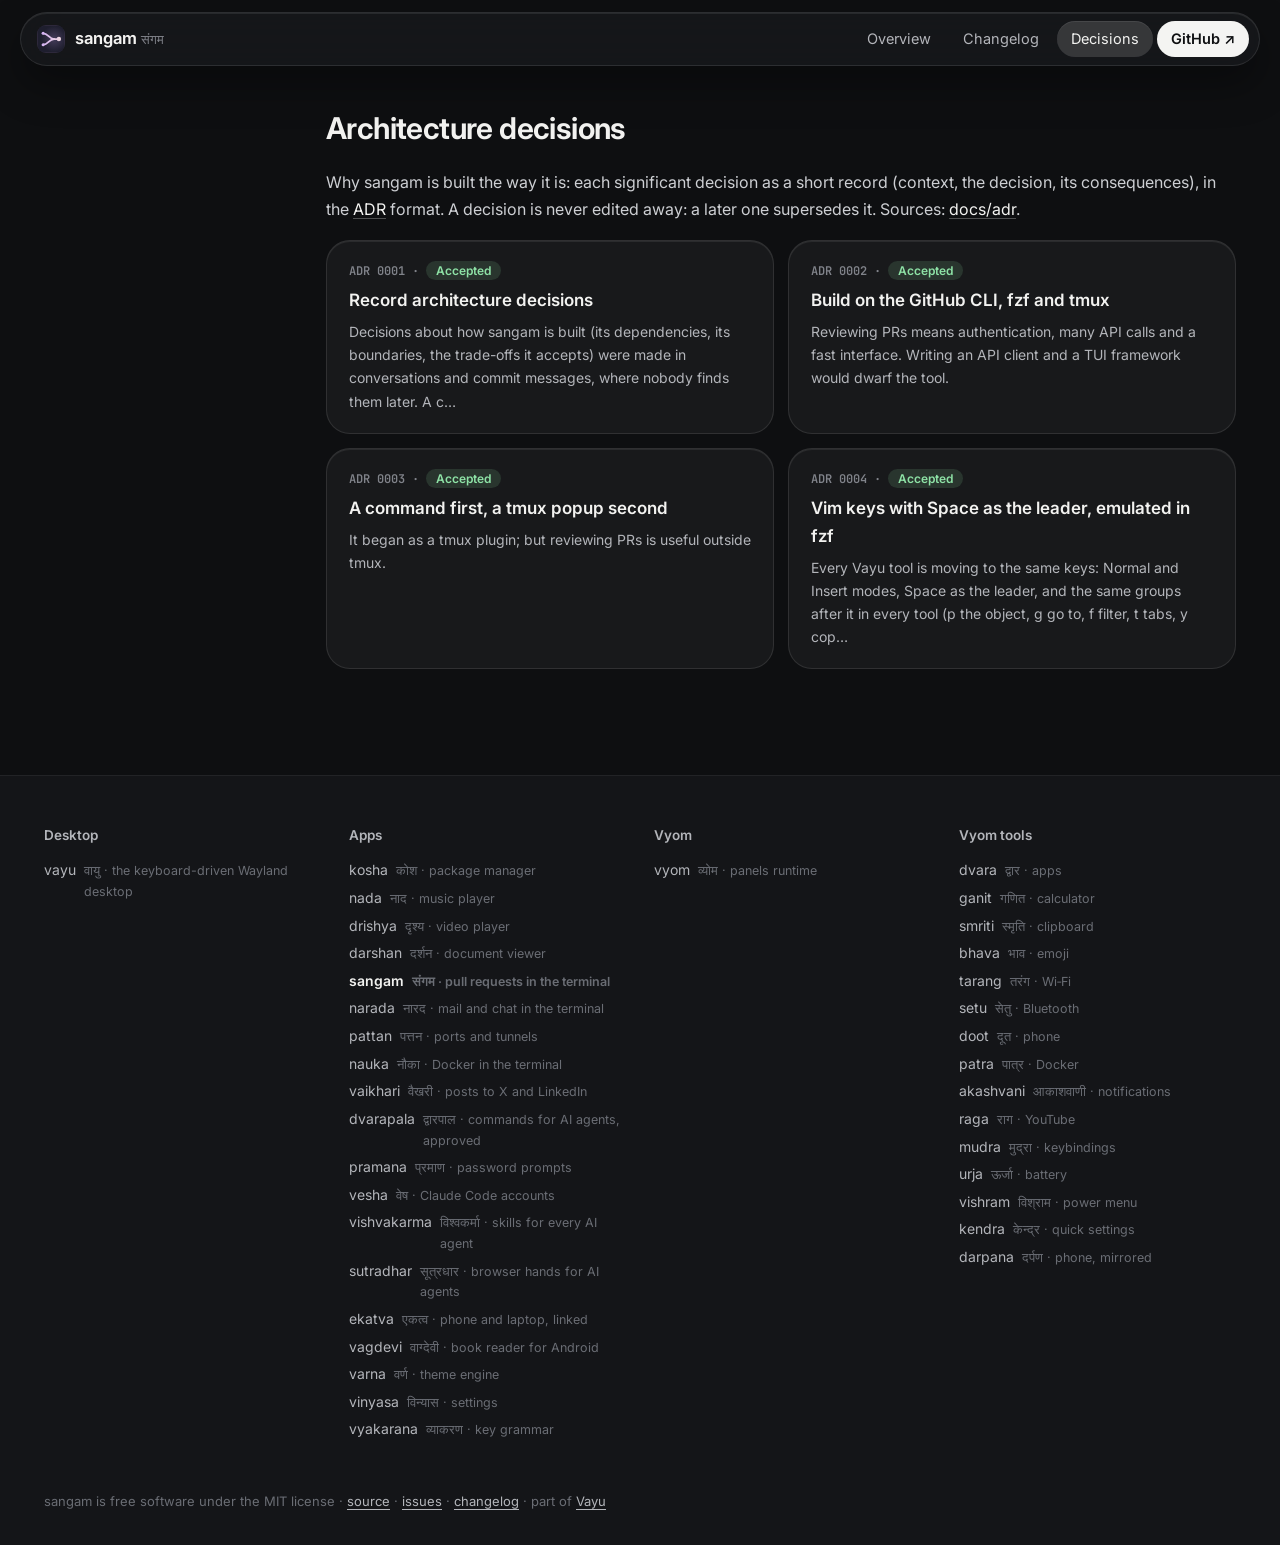
==== commit 72e701b8: "Website: Vayu's Spatial look Co-Authored-By: Claude Opus 5.5 <noreply@anthropic.com>" ====
--- a/docs/adr/index.html
+++ b/docs/adr/index.html
@@ -7,12 +7,12 @@
 <meta name="description" content="Review and merge GitHub pull requests without leaving the terminal.">
 <meta property="og:title" content="Decisions · sangam">
 <meta property="og:description" content="Review and merge GitHub pull requests without leaving the terminal.">
-<meta name="theme-color" content="#11111b">
+<meta name="theme-color" content="#0e0f11">
 <link rel="icon" href="../assets/logo.svg" type="image/svg+xml">
 <link rel="preconnect" href="https://fonts.googleapis.com">
 <link href="https://fonts.googleapis.com/css2?family=Inter:wght@400;500;600;700;800&family=JetBrains+Mono:wght@400;600&display=swap" rel="stylesheet">
 <link rel="stylesheet" href="../assets/site.css">
-<style>:root{--accent:#cba6f7;--glow:#cba6f733}</style>
+<style>:root{--tool:#c9b6f2;--glow:#c9b6f22e}</style>
 </head>
 <body>
 <header class="top"><div class="in">
--- a/docs/assets/site.css
+++ b/docs/assets/site.css
@@ -1,85 +1,100 @@
-:root{--crust:#11111b;--mantle:#181825;--base:#1e1e2e;--s0:#313244;--s1:#45475a;--ov0:#6c7086;--ov1:#7f849c;
---sub0:#a6adc8;--sub1:#bac2de;--text:#cdd6f4;--mauve:#cba6f7;--green:#a6e3a1;--peach:#fab387;--red:#f38ba8;--blue:#89b4fa;
+/* Vayu's Spatial look: graphite glass that floats, very round, colour only
+   where it means something. The near-white accent is where you act (links,
+   the main button); the tool's own colour (--tool) is only its signature:
+   the logo's glow, the shloka's line, the release dots. */
+:root{--crust:#0e0f11;--mantle:#141518;--base:#1b1c20;--s0:#2a2c31;--s1:#3a3c42;--ov0:#6a6d74;--ov1:#80838a;
+--sub0:#b3b5ba;--sub1:#cdcfd3;--text:#f2f2f0;--accent:#f4f4f2;--green:#8ee2a6;--peach:#f7b07d;--red:#ff9389;--blue:#93c4ff;
+--glass:rgba(255,255,255,.045);--rim:rgba(255,255,255,.10);--lit:inset 0 1px 0 rgba(255,255,255,.08);
 --ui:"Inter","Segoe UI",system-ui,sans-serif;--mono:"JetBrains Mono","JetBrainsMono Nerd Font",ui-monospace,monospace}
-*{box-sizing:border-box}html{scroll-behavior:smooth;scroll-padding-top:76px}
+*{box-sizing:border-box}html{scroll-behavior:smooth;scroll-padding-top:96px}
 body{margin:0;background:var(--crust);color:var(--text);font:16px/1.65 var(--ui);-webkit-font-smoothing:antialiased}
-a{color:var(--accent);text-decoration:none}a:hover{text-decoration:underline}
-code{font:.86em var(--mono);background:rgba(255,255,255,.06);border:1px solid rgba(255,255,255,.07);padding:.12em .4em;border-radius:6px;color:var(--sub1)}
+a{color:var(--accent);text-decoration:underline;text-decoration-color:rgba(244,244,242,.28);text-underline-offset:3px}
+a:hover{text-decoration-color:var(--accent)}
+code{font:.86em var(--mono);background:rgba(255,255,255,.07);padding:.14em .45em;border-radius:7px;color:var(--sub1)}
 img{max-width:100%;height:auto}
-/* nav */
-.top{position:sticky;top:0;z-index:20;backdrop-filter:blur(18px) saturate(1.4);-webkit-backdrop-filter:blur(18px) saturate(1.4);
-background:rgba(17,17,27,.72);border-bottom:1px solid rgba(255,255,255,.06)}
-.top .in{max-width:1240px;margin:0 auto;padding:12px 24px;display:flex;align-items:center;gap:22px}
-.brand{display:flex;align-items:center;gap:10px;font-weight:700;font-size:17px;color:var(--text)}
-.brand img{width:30px;height:30px;border-radius:8px}.brand small{font-weight:500;color:var(--ov1);font-size:13px}
+:focus-visible{outline:2px solid var(--accent);outline-offset:3px;border-radius:8px}
+/* nav: a floating glass pill */
+.top{position:sticky;top:12px;z-index:20;padding:0 16px}
+.top .in{max-width:1240px;margin:0 auto;padding:8px 10px 8px 16px;display:flex;align-items:center;gap:22px;
+border-radius:999px;background:rgba(27,28,32,.62);border:1px solid var(--rim);box-shadow:var(--lit),0 18px 40px rgba(0,0,0,.35);
+backdrop-filter:blur(24px) saturate(1.5);-webkit-backdrop-filter:blur(24px) saturate(1.5)}
+.brand{display:flex;align-items:center;gap:10px;font-weight:650;font-size:16.5px;color:var(--text);text-decoration:none}
+.brand img{width:28px;height:28px;border-radius:9px}.brand small{font-weight:500;color:var(--ov1);font-size:13px}
 .top nav{display:flex;gap:4px;margin-left:auto;flex-wrap:wrap}
-.top nav a{color:var(--sub0);padding:6px 12px;border-radius:9px;font-size:14.5px}
-.top nav a:hover,.top nav a.on{background:rgba(255,255,255,.06);color:var(--text);text-decoration:none}
-.top nav a.gh{border:1px solid rgba(255,255,255,.12)}
-/* hero */
-.hero{position:relative;overflow:hidden;border-bottom:1px solid rgba(255,255,255,.05)}
-.hero:before{content:"";position:absolute;inset:-40% -10% auto;height:640px;
-background:radial-gradient(600px 300px at 20% 30%,var(--glow),transparent 70%),radial-gradient(500px 300px at 85% 10%,rgba(137,180,250,.18),transparent 70%);pointer-events:none}
-.hero .in{position:relative;max-width:1240px;margin:0 auto;padding:72px 24px 56px;display:grid;grid-template-columns:minmax(0,1fr) auto;gap:40px;align-items:center}
-.eyebrow{font:600 13px var(--mono);letter-spacing:.14em;text-transform:uppercase;color:var(--accent)}
-.hero h1{font-size:clamp(40px,6vw,64px);line-height:1.04;margin:12px 0 6px;letter-spacing:-.03em}
-.hero .sa{font-size:22px;color:var(--accent);margin-bottom:18px}.hero .sa span{color:var(--ov1)}
-.hero .shloka{margin:0 0 26px;padding-left:16px;border-left:3px solid var(--accent);max-width:720px}.hero .shloka p{margin:0 0 6px;font-size:18px;line-height:1.6;color:var(--text)}.hero .shloka figcaption{font-size:14px;color:var(--sub0)}.hero .shloka cite{color:var(--ov1);font-style:normal;white-space:nowrap}
-.hero p.lead{font-size:19px;color:var(--sub0);max-width:720px;margin:0 0 26px}
+.top nav a{color:var(--sub0);padding:6px 14px;border-radius:999px;font-size:14.5px;text-decoration:none}
+.top nav a:hover{background:rgba(255,255,255,.07);color:var(--text)}
+.top nav a.on{background:rgba(255,255,255,.14);color:var(--text);box-shadow:var(--lit)}
+.top nav a.gh{background:var(--accent);color:var(--crust);font-weight:600}.top nav a.gh:hover{background:#fff}
+/* hero: the tool's light in a dark room */
+.hero{position:relative;overflow:hidden;margin-top:-64px;padding-top:64px}
+.hero:before{content:"";position:absolute;inset:-30% -10% auto;height:720px;
+background:radial-gradient(640px 340px at 18% 32%,var(--glow),transparent 70%),radial-gradient(520px 300px at 86% 8%,rgba(255,255,255,.06),transparent 70%);pointer-events:none}
+.hero .in{position:relative;max-width:1240px;margin:0 auto;padding:84px 24px 60px;display:grid;grid-template-columns:minmax(0,1fr) auto;gap:48px;align-items:center}
+.eyebrow{display:inline-flex;align-items:center;gap:8px;font:500 13.5px var(--ui);color:var(--sub1);padding:5px 13px 5px 11px;border-radius:999px;
+background:var(--glass);border:1px solid var(--rim);box-shadow:var(--lit)}
+.eyebrow:before{content:"";width:7px;height:7px;border-radius:50%;background:var(--tool)}
+.hero h1{font-size:clamp(42px,6vw,68px);line-height:1.02;margin:18px 0 8px;letter-spacing:-.035em;font-weight:700}
+.hero .sa{font-size:22px;color:var(--sub1);margin-bottom:22px}.hero .sa span{color:var(--ov1)}
+.hero .shloka{margin:0 0 28px;padding:16px 20px;border-radius:22px;background:var(--glass);border:1px solid var(--rim);box-shadow:var(--lit),inset 3px 0 0 var(--tool);max-width:720px}
+.hero .shloka p{margin:0 0 6px;font-size:18px;line-height:1.6;color:var(--text)}.hero .shloka figcaption{font-size:14px;color:var(--sub0)}.hero .shloka cite{color:var(--ov1);font-style:normal;white-space:nowrap}
+.hero p.lead{font-size:19px;color:var(--sub0);max-width:680px;margin:0 0 28px}
 .cta{display:flex;gap:10px;flex-wrap:wrap}
-.btn{display:inline-flex;align-items:center;gap:8px;padding:11px 18px;border-radius:12px;font-weight:600;font-size:15px;border:1px solid rgba(255,255,255,.12);color:var(--text);background:rgba(255,255,255,.04)}
-.btn:hover{text-decoration:none;background:rgba(255,255,255,.08)}
-.btn.primary{background:var(--accent);color:var(--crust);border-color:transparent}.btn.primary:hover{filter:brightness(1.06)}
-.hero .logo{width:180px;height:180px;filter:drop-shadow(0 24px 48px var(--glow))}
-.meta{display:flex;gap:18px;flex-wrap:wrap;margin-top:22px;color:var(--ov1);font-size:14px}.meta b{color:var(--sub1);font-weight:600}
+.btn{display:inline-flex;align-items:center;gap:8px;padding:11px 20px;border-radius:999px;font-weight:600;font-size:15px;color:var(--text);
+background:rgba(255,255,255,.07);border:1px solid var(--rim);box-shadow:var(--lit);text-decoration:none}
+.btn:hover{background:rgba(255,255,255,.12)}
+.btn.primary{background:var(--accent);color:var(--crust);border-color:transparent;box-shadow:none}.btn.primary:hover{background:#fff}
+.hero .logo{width:184px;height:184px;filter:drop-shadow(0 28px 56px var(--glow))}
+.meta{display:flex;gap:18px;flex-wrap:wrap;margin-top:24px;color:var(--ov1);font-size:14px}.meta b{color:var(--sub1);font-weight:600}
 /* layout */
-.wrap{max-width:1240px;margin:0 auto;padding:40px 24px 80px;display:grid;grid-template-columns:230px minmax(0,1fr);gap:48px}
-.toc{position:sticky;top:84px;align-self:start;max-height:calc(100vh - 100px);overflow:auto;font-size:14px;padding-right:6px}
-.toc b{display:block;font-size:11.5px;letter-spacing:.12em;text-transform:uppercase;color:var(--ov0);margin:0 0 10px}
-.toc a{display:block;color:var(--sub0);padding:4px 10px;border-left:2px solid var(--s0)}
-.toc a.l3{padding-left:22px;font-size:13px;color:var(--ov1)}
-.toc a:hover,.toc a.on{color:var(--text);border-left-color:var(--accent);text-decoration:none}
+.wrap{max-width:1240px;margin:0 auto;padding:44px 24px 88px;display:grid;grid-template-columns:230px minmax(0,1fr);gap:52px}
+.toc{position:sticky;top:96px;align-self:start;max-height:calc(100vh - 116px);overflow:auto;font-size:14px;padding-right:6px}
+.toc b{display:block;font-size:13px;font-weight:600;color:var(--ov1);margin:0 0 10px 12px}
+.toc a{display:block;color:var(--sub0);padding:5px 12px;border-radius:12px;text-decoration:none}
+.toc a.l3{padding-left:24px;font-size:13px;color:var(--ov1)}
+.toc a:hover{color:var(--text);background:rgba(255,255,255,.04)}
+.toc a.on{color:var(--text);background:rgba(255,255,255,.09);box-shadow:var(--lit)}
 article{min-width:0}
-article h2{font-size:30px;letter-spacing:-.015em;margin:56px 0 14px;padding-top:6px}
+article h2{font-size:30px;letter-spacing:-.02em;margin:60px 0 14px;padding-top:6px;font-weight:650}
 article h2:first-child{margin-top:0}
-article h3{font-size:20px;margin:34px 0 10px}article h4{font-size:16px;margin:24px 0 8px;color:var(--sub1)}
+article h3{font-size:20px;margin:34px 0 10px;font-weight:600}article h4{font-size:16px;margin:24px 0 8px;color:var(--sub1)}
 article p,article li{color:var(--sub1)}
-article .anchor{opacity:0;margin-left:-22px;width:22px;display:inline-block;color:var(--ov0)}
-article h2:hover .anchor,article h3:hover .anchor{opacity:1;text-decoration:none}
+article .anchor{opacity:0;margin-left:-22px;width:22px;display:inline-block;color:var(--ov0);text-decoration:none}
+article h2:hover .anchor,article h3:hover .anchor{opacity:1}
 article ul,article ol{padding-left:22px}article li{margin:5px 0}
-article img{border-radius:14px;border:1px solid rgba(255,255,255,.07)}
+article img{border-radius:22px;border:1px solid var(--rim);box-shadow:0 24px 60px rgba(0,0,0,.35)}
 article p[align=center]{text-align:center}article p[align=center] img{margin:6px 0}
-article blockquote{margin:22px 0;padding:14px 20px;border-left:3px solid var(--accent);background:rgba(255,255,255,.03);border-radius:12px}
-article blockquote p{margin:0;color:var(--sub0);font-style:italic}
-pre.code{position:relative;background:var(--mantle);border:1px solid var(--s0);border-radius:14px;padding:16px 18px;overflow:auto;font:13.5px/1.6 var(--mono);color:var(--sub1)}
-pre.code code{background:none;border:0;padding:0;font-size:inherit;color:inherit}
-pre.code .copy{position:absolute;top:8px;right:8px;font:600 11px var(--ui);padding:4px 9px;border-radius:7px;border:1px solid var(--s1);background:var(--base);color:var(--sub0);cursor:pointer;opacity:0;transition:.15s}
-pre.code:hover .copy{opacity:1}
-.table{overflow:auto;margin:16px 0;border:1px solid var(--s0);border-radius:14px}
+article blockquote{margin:22px 0;padding:16px 22px;background:var(--glass);border:1px solid var(--rim);box-shadow:var(--lit);border-radius:22px}
+article blockquote p{margin:0;color:var(--sub0)}
+pre.code{position:relative;background:rgba(0,0,0,.28);border:1px solid var(--rim);box-shadow:var(--lit);border-radius:20px;padding:18px 20px;overflow:auto;font:13.5px/1.65 var(--mono);color:var(--sub1)}
+pre.code code{background:none;padding:0;font-size:inherit;color:inherit}
+pre.code .copy{position:absolute;top:10px;right:10px;font:600 12px var(--ui);padding:5px 12px;border-radius:999px;border:0;background:rgba(255,255,255,.1);color:var(--text);cursor:pointer;opacity:0;transition:opacity .15s}
+pre.code:hover .copy,pre.code .copy:focus-visible{opacity:1}
+.table{overflow:auto;margin:16px 0;border:1px solid var(--rim);border-radius:20px;background:var(--glass);box-shadow:var(--lit)}
 table{border-collapse:collapse;width:100%;font-size:14.5px}
-th{text-align:left;background:var(--mantle);color:var(--sub1);font-weight:600;padding:10px 14px;border-bottom:1px solid var(--s0)}
-td{padding:9px 14px;border-bottom:1px solid rgba(49,50,68,.6);color:var(--sub1);vertical-align:top}tr:last-child td{border-bottom:0}
+th{text-align:left;color:var(--sub1);font-weight:600;padding:11px 16px;border-bottom:1px solid var(--rim);background:rgba(255,255,255,.03)}
+td{padding:10px 16px;border-bottom:1px solid rgba(255,255,255,.06);color:var(--sub1);vertical-align:top}tr:last-child td{border-bottom:0}
 td code{white-space:nowrap}
 /* changelog */
-.release{position:relative;padding:0 0 8px 28px;border-left:2px solid var(--s0);margin-left:6px}
-.release:before{content:"";position:absolute;left:-7px;top:10px;width:12px;height:12px;border-radius:50%;background:var(--accent);box-shadow:0 0 0 4px var(--crust)}
+.release{position:relative;padding:0 0 10px 30px;border-left:1px solid var(--s1);margin-left:6px}
+.release:before{content:"";position:absolute;left:-6px;top:11px;width:11px;height:11px;border-radius:50%;background:var(--tool);box-shadow:0 0 0 4px var(--crust)}
 .release h2{margin-top:0;font-size:24px}.release h2 .date{font:500 14px var(--mono);color:var(--ov1);margin-left:10px}
-.release .tag{font:600 12px var(--mono);padding:2px 8px;border-radius:7px;background:rgba(255,255,255,.06);color:var(--accent);margin-left:8px;vertical-align:3px}
+.release .tag{font:600 12px var(--mono);padding:2px 10px;border-radius:999px;background:rgba(255,255,255,.08);color:var(--text);margin-left:8px;vertical-align:3px}
 /* adr */
 .cards{display:grid;grid-template-columns:repeat(auto-fill,minmax(300px,1fr));gap:14px;margin:18px 0}
-.card{display:block;background:var(--mantle);border:1px solid var(--s0);border-radius:16px;padding:18px 20px;color:var(--text)}
-.card:hover{border-color:var(--accent);text-decoration:none;transform:translateY(-1px)}
-.card .n{font:600 12px var(--mono);color:var(--accent)}.card h3{margin:6px 0 6px;font-size:17px}.card p{margin:0;color:var(--sub0);font-size:14px}
-.status{display:inline-block;font:600 11px var(--mono);padding:2px 8px;border-radius:7px;background:rgba(166,227,161,.14);color:var(--green);text-transform:uppercase;letter-spacing:.06em}
-.status.superseded,.status.deprecated{background:rgba(250,179,135,.14);color:var(--peach)}.status.proposed{background:rgba(137,180,250,.14);color:var(--blue)}
+.card{display:block;background:var(--glass);border:1px solid var(--rim);box-shadow:var(--lit);border-radius:24px;padding:20px 22px;color:var(--text);text-decoration:none;transition:background .15s,border-color .15s}
+.card:hover{background:rgba(255,255,255,.075);border-color:rgba(255,255,255,.2)}
+.card .n{font:600 12px var(--mono);color:var(--ov1)}.card h3{margin:6px 0 6px;font-size:17px}.card p{margin:0;color:var(--sub0);font-size:14px}
+.status{display:inline-block;font:600 12px var(--ui);padding:2px 10px;border-radius:999px;background:rgba(142,226,166,.14);color:var(--green)}
+.status.superseded,.status.deprecated{background:rgba(247,176,125,.14);color:var(--peach)}.status.proposed{background:rgba(147,196,255,.14);color:var(--blue)}
 /* footer */
 footer{border-top:1px solid rgba(255,255,255,.06);background:var(--mantle)}
-footer .in{max-width:1240px;margin:0 auto;padding:44px 24px;display:grid;grid-template-columns:repeat(auto-fit,minmax(200px,1fr));gap:28px}
-footer h4{margin:0 0 10px;font-size:12px;letter-spacing:.12em;text-transform:uppercase;color:var(--ov0)}
-footer a{display:flex;gap:8px;align-items:baseline;color:var(--sub0);font-size:14px;padding:2px 0}footer a span{color:var(--ov0);font-size:12.5px}
-footer a.me{color:var(--accent)}
-footer .bottom{max-width:1240px;margin:0 auto;padding:0 24px 30px;color:var(--ov0);font-size:13px}
-footer .bottom a{display:inline;padding:0;font-size:13px}
-@media(max-width:900px){.wrap{grid-template-columns:1fr}.toc{display:none}.hero .in{grid-template-columns:1fr}.hero .logo{width:110px;height:110px;order:-1}
-.top nav a:not(.gh){padding:6px 8px}}
-@media(max-width:560px){.top nav a.hide{display:none}.hero .in{padding:44px 16px 36px}.wrap{padding:28px 16px 60px}}+footer .in{max-width:1240px;margin:0 auto;padding:48px 24px;display:grid;grid-template-columns:repeat(auto-fit,minmax(200px,1fr));gap:28px}
+footer h4{margin:0 0 10px;font-size:13.5px;font-weight:600;color:var(--sub0)}
+footer a{display:flex;gap:8px;align-items:baseline;color:var(--sub0);font-size:14px;padding:2px 0;text-decoration:none}footer a:hover{color:var(--text)}footer a span{color:var(--ov0);font-size:12.5px}
+footer a.me{color:var(--text);font-weight:600}
+footer .bottom{max-width:1240px;margin:0 auto;padding:0 24px 32px;color:var(--ov0);font-size:13px}
+footer .bottom a{display:inline;padding:0;font-size:13px;text-decoration:underline}
+@media(max-width:900px){.wrap{grid-template-columns:1fr}.toc{display:none}.hero .in{grid-template-columns:1fr}.hero .logo{width:112px;height:112px;order:-1}
+.top nav a:not(.gh){padding:6px 9px}}
+@media(max-width:560px){.top{padding:0 10px}.top .in{gap:10px;padding-left:12px}.brand small{display:none}.top nav a.hide{display:none}.hero .in{padding:52px 16px 36px}.wrap{padding:28px 16px 64px}}
+@media(prefers-reduced-motion:reduce){html{scroll-behavior:auto}*{transition:none!important}}
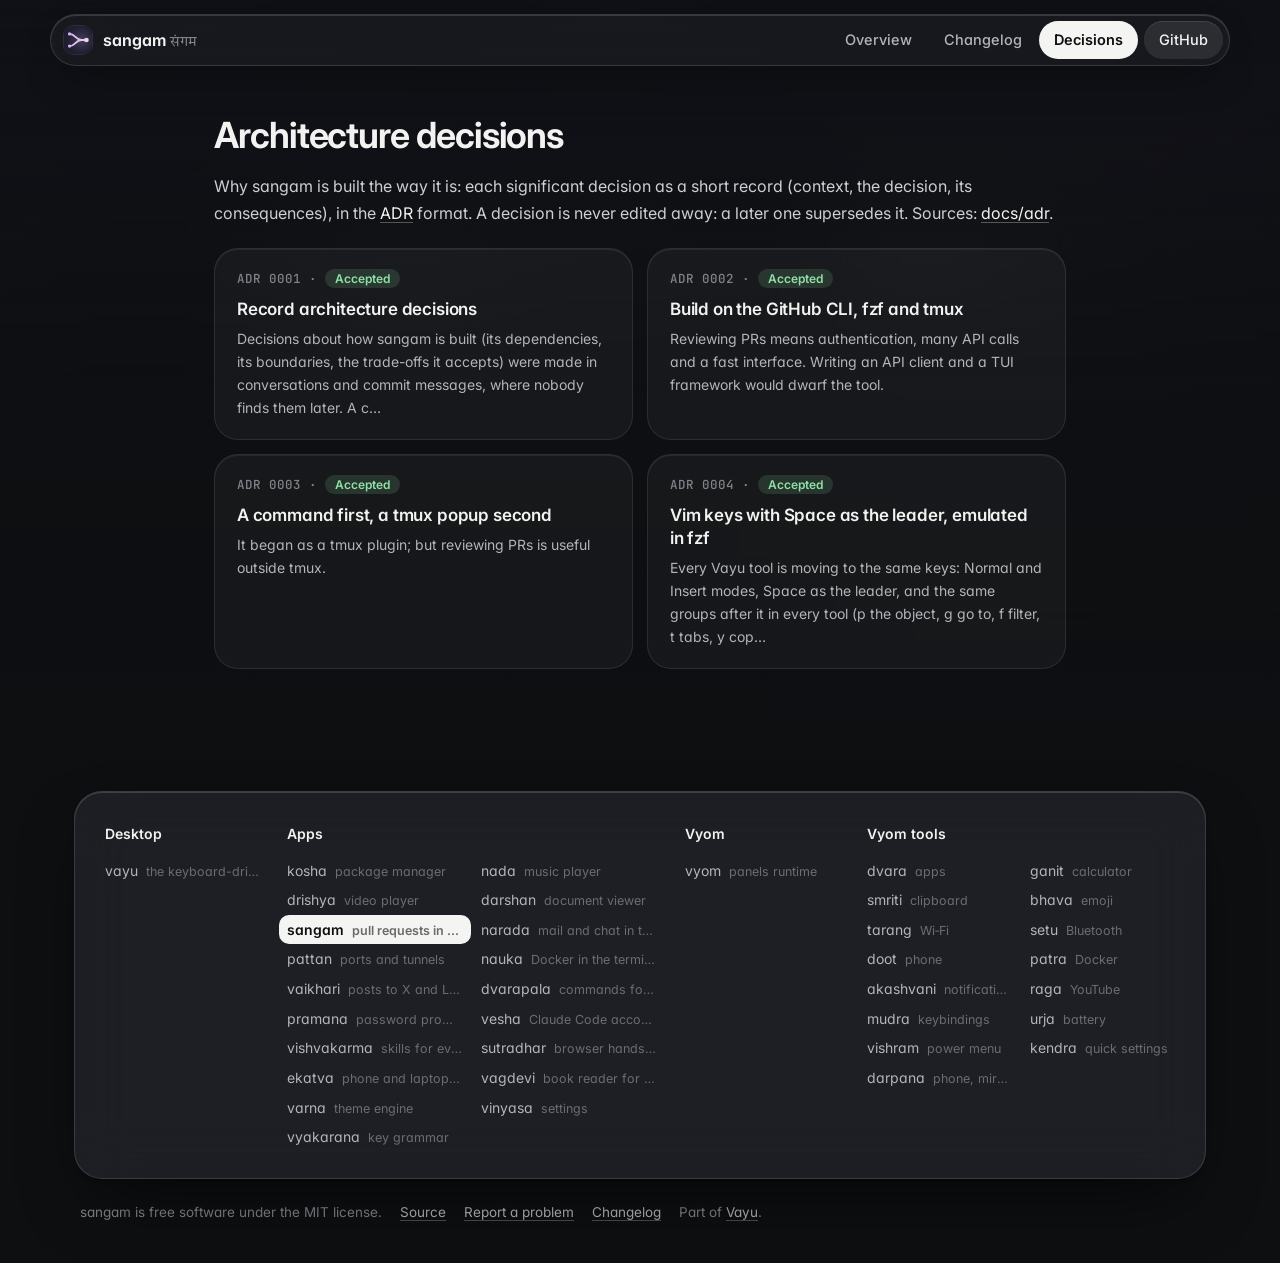
==== commit 1702b263: "Website: closer to Vayu's own Spatial site The tool's screenshot blurred behind the page, a centred " ====
--- a/docs/adr/index.html
+++ b/docs/adr/index.html
@@ -10,23 +10,25 @@
 <meta name="theme-color" content="#0e0f11">
 <link rel="icon" href="../assets/logo.svg" type="image/svg+xml">
 <link rel="preconnect" href="https://fonts.googleapis.com">
-<link href="https://fonts.googleapis.com/css2?family=Inter:wght@400;500;600;700;800&family=JetBrains+Mono:wght@400;600&display=swap" rel="stylesheet">
+<link rel="preconnect" href="https://fonts.gstatic.com" crossorigin>
+<link href="https://fonts.googleapis.com/css2?family=Inter:wght@400;500;600;700&family=JetBrains+Mono:wght@400;500;600&family=Tiro+Devanagari+Sanskrit&display=swap" rel="stylesheet">
 <link rel="stylesheet" href="../assets/site.css">
-<style>:root{--tool:#c9b6f2;--glow:#c9b6f22e}</style>
+<style>:root{--tool:#c9b6f2}.backdrop:before{background-image:url("../assets/screenshots/overview.png")}</style>
 </head>
-<body>
+<body class="sub">
+<div class="backdrop" aria-hidden="true"></div>
 <header class="top"><div class="in">
 <a class="brand" href="../index.html"><img src="../assets/logo.svg" alt=""><span>sangam <small>संगम</small></span></a>
-<nav><a href="../index.html" class="">Overview</a><a href="../changelog.html" class="">Changelog</a><a href="../adr/index.html" class="on hide">Decisions</a><a class="gh" href="https://github.com/Theyashsawarkar/sangam">GitHub ↗</a></nav></div></header>
+<nav><a href="../index.html" class="">Overview</a><a href="../changelog.html" class="">Changelog</a><a href="../adr/index.html" class="on hide">Decisions</a><a class="gh" href="https://github.com/Theyashsawarkar/sangam">GitHub</a></nav></div></header>
 
-<div class="wrap"><aside class="toc"></aside><article>
+<div class="wrap solo"><article>
 <h2>Architecture decisions</h2><p>Why sangam is built the way it is: each significant decision as a short record (context, the decision, its consequences), in the <a href="https://cognitect.com/blog/2011/11/15/documenting-architecture-decisions">ADR</a> format. A decision is never edited away: a later one supersedes it. Sources: <a href="https://github.com/Theyashsawarkar/sangam/tree/main/docs/adr">docs/adr</a>.</p><div class="cards"><a class="card" href="0001-record-architecture-decisions.html"><div class="n">ADR 0001 · <span class="status accepted">Accepted</span></div><h3>Record architecture decisions</h3><p>Decisions about how sangam is built (its dependencies, its boundaries, the trade-offs it accepts) were made in conversations and commit messages, where nobody finds them later. A c…</p></a><a class="card" href="0002-built-on-gh.html"><div class="n">ADR 0002 · <span class="status accepted">Accepted</span></div><h3>Build on the GitHub CLI, fzf and tmux</h3><p>Reviewing PRs means authentication, many API calls and a fast interface. Writing an API client and a TUI framework would dwarf the tool.</p></a><a class="card" href="0003-a-command-first.html"><div class="n">ADR 0003 · <span class="status accepted">Accepted</span></div><h3>A command first, a tmux popup second</h3><p>It began as a tmux plugin; but reviewing PRs is useful outside tmux.</p></a><a class="card" href="0004-space-leader.html"><div class="n">ADR 0004 · <span class="status accepted">Accepted</span></div><h3>Vim keys with Space as the leader, emulated in fzf</h3><p>Every Vayu tool is moving to the same keys: Normal and Insert modes, Space as the leader, and the same groups after it in every tool (p the object, g go to, f filter, t tabs, y cop…</p></a></div>
 </article></div>
-<footer><div class="in"><div><h4>Desktop</h4><a href="https://vayu.theyashsawarkar.dev/" class="">vayu <span>वायु · the keyboard-driven Wayland desktop</span></a></div><div><h4>Apps</h4><a href="https://kosha.theyashsawarkar.dev/" class="">kosha <span>कोश · package manager</span></a><a href="https://nada.theyashsawarkar.dev/" class="">nada <span>नाद · music player</span></a><a href="https://drishya.theyashsawarkar.dev/" class="">drishya <span>दृश्य · video player</span></a><a href="https://darshan.theyashsawarkar.dev/" class="">darshan <span>दर्शन · document viewer</span></a><a href="https://sangam.theyashsawarkar.dev/" class="me">sangam <span>संगम · pull requests in the terminal</span></a><a href="https://narada.theyashsawarkar.dev/" class="">narada <span>नारद · mail and chat in the terminal</span></a><a href="https://pattan.theyashsawarkar.dev/" class="">pattan <span>पत्तन · ports and tunnels</span></a><a href="https://nauka.theyashsawarkar.dev/" class="">nauka <span>नौका · Docker in the terminal</span></a><a href="https://vaikhari.theyashsawarkar.dev/" class="">vaikhari <span>वैखरी · posts to X and LinkedIn</span></a><a href="https://dvarapala.theyashsawarkar.dev/" class="">dvarapala <span>द्वारपाल · commands for AI agents, approved</span></a><a href="https://pramana.theyashsawarkar.dev/" class="">pramana <span>प्रमाण · password prompts</span></a><a href="https://vesha.theyashsawarkar.dev/" class="">vesha <span>वेष · Claude Code accounts</span></a><a href="https://vishvakarma.theyashsawarkar.dev/" class="">vishvakarma <span>विश्वकर्मा · skills for every AI agent</span></a><a href="https://sutradhar.theyashsawarkar.dev/" class="">sutradhar <span>सूत्रधार · browser hands for AI agents</span></a><a href="https://ekatva.theyashsawarkar.dev/" class="">ekatva <span>एकत्व · phone and laptop, linked</span></a><a href="https://vagdevi.theyashsawarkar.dev/" class="">vagdevi <span>वाग्देवी · book reader for Android</span></a><a href="https://varna.theyashsawarkar.dev/" class="">varna <span>वर्ण · theme engine</span></a><a href="https://vinyasa.theyashsawarkar.dev/" class="">vinyasa <span>विन्यास · settings</span></a><a href="https://vyakarana.theyashsawarkar.dev/" class="">vyakarana <span>व्याकरण · key grammar</span></a></div><div><h4>Vyom</h4><a href="https://vyom.theyashsawarkar.dev/" class="">vyom <span>व्योम · panels runtime</span></a></div><div><h4>Vyom tools</h4><a href="https://dvara.theyashsawarkar.dev/" class="">dvara <span>द्वार · apps</span></a><a href="https://ganit.theyashsawarkar.dev/" class="">ganit <span>गणित · calculator</span></a><a href="https://smriti.theyashsawarkar.dev/" class="">smriti <span>स्मृति · clipboard</span></a><a href="https://bhava.theyashsawarkar.dev/" class="">bhava <span>भाव · emoji</span></a><a href="https://tarang.theyashsawarkar.dev/" class="">tarang <span>तरंग · Wi‑Fi</span></a><a href="https://setu.theyashsawarkar.dev/" class="">setu <span>सेतु · Bluetooth</span></a><a href="https://doot.theyashsawarkar.dev/" class="">doot <span>दूत · phone</span></a><a href="https://patra.theyashsawarkar.dev/" class="">patra <span>पात्र · Docker</span></a><a href="https://akashvani.theyashsawarkar.dev/" class="">akashvani <span>आकाशवाणी · notifications</span></a><a href="https://raga.theyashsawarkar.dev/" class="">raga <span>राग · YouTube</span></a><a href="https://mudra.theyashsawarkar.dev/" class="">mudra <span>मुद्रा · keybindings</span></a><a href="https://urja.theyashsawarkar.dev/" class="">urja <span>ऊर्जा · battery</span></a><a href="https://vishram.theyashsawarkar.dev/" class="">vishram <span>विश्राम · power menu</span></a><a href="https://kendra.theyashsawarkar.dev/" class="">kendra <span>केन्द्र · quick settings</span></a><a href="https://darpana.theyashsawarkar.dev/" class="">darpana <span>दर्पण · phone, mirrored</span></a></div></div>
-<div class="bottom">sangam is free software under the MIT license · <a href="https://github.com/Theyashsawarkar/sangam">source</a> · <a href="https://github.com/Theyashsawarkar/sangam/issues">issues</a> · <a href="../changelog.html">changelog</a> · part of <a href="https://vayu.theyashsawarkar.dev/">Vayu</a></div></footer>
+<footer><div class="in glass"><div class=""><h4>Desktop</h4><div class="list"><a href="https://vayu.theyashsawarkar.dev/" class="">vayu <span>the keyboard-driven Wayland desktop</span></a></div></div><div class="g2"><h4>Apps</h4><div class="list"><a href="https://kosha.theyashsawarkar.dev/" class="">kosha <span>package manager</span></a><a href="https://nada.theyashsawarkar.dev/" class="">nada <span>music player</span></a><a href="https://drishya.theyashsawarkar.dev/" class="">drishya <span>video player</span></a><a href="https://darshan.theyashsawarkar.dev/" class="">darshan <span>document viewer</span></a><a href="https://sangam.theyashsawarkar.dev/" class="me" aria-current="page">sangam <span>pull requests in the terminal</span></a><a href="https://narada.theyashsawarkar.dev/" class="">narada <span>mail and chat in the terminal</span></a><a href="https://pattan.theyashsawarkar.dev/" class="">pattan <span>ports and tunnels</span></a><a href="https://nauka.theyashsawarkar.dev/" class="">nauka <span>Docker in the terminal</span></a><a href="https://vaikhari.theyashsawarkar.dev/" class="">vaikhari <span>posts to X and LinkedIn</span></a><a href="https://dvarapala.theyashsawarkar.dev/" class="">dvarapala <span>commands for AI agents, approved</span></a><a href="https://pramana.theyashsawarkar.dev/" class="">pramana <span>password prompts</span></a><a href="https://vesha.theyashsawarkar.dev/" class="">vesha <span>Claude Code accounts</span></a><a href="https://vishvakarma.theyashsawarkar.dev/" class="">vishvakarma <span>skills for every AI agent</span></a><a href="https://sutradhar.theyashsawarkar.dev/" class="">sutradhar <span>browser hands for AI agents</span></a><a href="https://ekatva.theyashsawarkar.dev/" class="">ekatva <span>phone and laptop, linked</span></a><a href="https://vagdevi.theyashsawarkar.dev/" class="">vagdevi <span>book reader for Android</span></a><a href="https://varna.theyashsawarkar.dev/" class="">varna <span>theme engine</span></a><a href="https://vinyasa.theyashsawarkar.dev/" class="">vinyasa <span>settings</span></a><a href="https://vyakarana.theyashsawarkar.dev/" class="">vyakarana <span>key grammar</span></a></div></div><div class=""><h4>Vyom</h4><div class="list"><a href="https://vyom.theyashsawarkar.dev/" class="">vyom <span>panels runtime</span></a></div></div><div class="g2"><h4>Vyom tools</h4><div class="list"><a href="https://dvara.theyashsawarkar.dev/" class="">dvara <span>apps</span></a><a href="https://ganit.theyashsawarkar.dev/" class="">ganit <span>calculator</span></a><a href="https://smriti.theyashsawarkar.dev/" class="">smriti <span>clipboard</span></a><a href="https://bhava.theyashsawarkar.dev/" class="">bhava <span>emoji</span></a><a href="https://tarang.theyashsawarkar.dev/" class="">tarang <span>Wi‑Fi</span></a><a href="https://setu.theyashsawarkar.dev/" class="">setu <span>Bluetooth</span></a><a href="https://doot.theyashsawarkar.dev/" class="">doot <span>phone</span></a><a href="https://patra.theyashsawarkar.dev/" class="">patra <span>Docker</span></a><a href="https://akashvani.theyashsawarkar.dev/" class="">akashvani <span>notifications</span></a><a href="https://raga.theyashsawarkar.dev/" class="">raga <span>YouTube</span></a><a href="https://mudra.theyashsawarkar.dev/" class="">mudra <span>keybindings</span></a><a href="https://urja.theyashsawarkar.dev/" class="">urja <span>battery</span></a><a href="https://vishram.theyashsawarkar.dev/" class="">vishram <span>power menu</span></a><a href="https://kendra.theyashsawarkar.dev/" class="">kendra <span>quick settings</span></a><a href="https://darpana.theyashsawarkar.dev/" class="">darpana <span>phone, mirrored</span></a></div></div></div>
+<div class="bottom"><span>sangam is free software under the MIT license.</span><a href="https://github.com/Theyashsawarkar/sangam">Source</a><a href="https://github.com/Theyashsawarkar/sangam/issues">Report a problem</a><a href="../changelog.html">Changelog</a><span>Part of <a href="https://vayu.theyashsawarkar.dev/">Vayu</a>.</span></div></footer>
 <script>
-document.querySelectorAll('pre.code').forEach(p=>{const b=document.createElement('button');b.className='copy';b.textContent='Copy';
-b.onclick=()=>{navigator.clipboard.writeText(p.innerText.replace(/^Copy/,'')).then(()=>{b.textContent='Copied';setTimeout(()=>b.textContent='Copy',1200)})};p.appendChild(b)});
+document.querySelectorAll('pre.code').forEach(p=>{const b=document.createElement('button');b.className='copy';b.type='button';b.textContent='Copy';
+b.onclick=()=>{navigator.clipboard.writeText(p.querySelector('code').innerText).then(()=>{b.textContent='Copied';b.classList.add('done');setTimeout(()=>{b.textContent='Copy';b.classList.remove('done')},1400)})};p.appendChild(b)});
 const links=[...document.querySelectorAll('.toc a')];if(links.length){const hs=links.map(a=>document.getElementById(a.hash.slice(1))).filter(Boolean);
 const on=()=>{let cur=hs[0];for(const h of hs){if(h.getBoundingClientRect().top<120)cur=h}links.forEach(a=>a.classList.toggle('on',cur&&a.hash==='#'+cur.id))};
 addEventListener('scroll',on,{passive:true});on()}
--- a/docs/assets/site.css
+++ b/docs/assets/site.css
@@ -1,100 +1,131 @@
-/* Vayu's Spatial look: graphite glass that floats, very round, colour only
-   where it means something. The near-white accent is where you act (links,
-   the main button); the tool's own colour (--tool) is only its signature:
-   the logo's glow, the shloka's line, the release dots. */
+/* Vayu's Spatial look (the same as vayu.theyashsawarkar.dev): graphite
+   glass floating over the tool's own screenshot, blurred far out of focus;
+   very round; where you are is a near-white pill or brighter glass; no
+   glows; colour only where it means something. The tool's own colour
+   (--tool) is only its signature: the release dots. */
 :root{--crust:#0e0f11;--mantle:#141518;--base:#1b1c20;--s0:#2a2c31;--s1:#3a3c42;--ov0:#6a6d74;--ov1:#80838a;
---sub0:#b3b5ba;--sub1:#cdcfd3;--text:#f2f2f0;--accent:#f4f4f2;--green:#8ee2a6;--peach:#f7b07d;--red:#ff9389;--blue:#93c4ff;
---glass:rgba(255,255,255,.045);--rim:rgba(255,255,255,.10);--lit:inset 0 1px 0 rgba(255,255,255,.08);
---ui:"Inter","Segoe UI",system-ui,sans-serif;--mono:"JetBrains Mono","JetBrainsMono Nerd Font",ui-monospace,monospace}
+--sub0:#b3b5ba;--sub1:#cdcfd3;--text:#f2f2f0;--accent:#f4f4f2;--green:#8ee2a6;--peach:#f7b07d;--red:#ff9389;--blue:#93c4ff;--yellow:#f3d47f;
+--glass:rgba(52,54,60,.44);--hi:rgba(255,255,255,.09);--rim:rgba(255,255,255,.13);--lit:inset 0 1px 0 rgba(255,255,255,.15);
+--float:0 30px 70px -24px rgba(0,0,0,.7),0 2px 6px rgba(0,0,0,.25);--blur:blur(28px) saturate(160%);
+--ui:"Inter","Adwaita Sans",system-ui,sans-serif;--mono:"JetBrains Mono","JetBrainsMono Nerd Font",ui-monospace,monospace;
+--sa:"Tiro Devanagari Sanskrit","Noto Serif Devanagari",serif;color-scheme:dark}
 *{box-sizing:border-box}html{scroll-behavior:smooth;scroll-padding-top:96px}
-body{margin:0;background:var(--crust);color:var(--text);font:16px/1.65 var(--ui);-webkit-font-smoothing:antialiased}
-a{color:var(--accent);text-decoration:underline;text-decoration-color:rgba(244,244,242,.28);text-underline-offset:3px}
-a:hover{text-decoration-color:var(--accent)}
+body{margin:0;min-height:100vh;background:var(--crust);color:var(--text);font:16px/1.65 var(--ui);-webkit-font-smoothing:antialiased;font-feature-settings:"cv11","ss01"}
+/* the backdrop: the tool's screenshot, out of focus, fading to graphite */
+.backdrop{position:fixed;inset:0;z-index:-1;overflow:hidden;pointer-events:none}
+.backdrop:before{content:"";position:absolute;inset:-12%;background:center/cover no-repeat;filter:blur(64px) saturate(1.25) brightness(.62);transform:translateZ(0)}
+.backdrop:after{content:"";position:absolute;inset:0;background:linear-gradient(to bottom,rgba(14,15,17,.25),rgba(14,15,17,.8) 60%,var(--crust))}
+.backdrop.none:before{background:radial-gradient(60% 50% at 50% 0%,color-mix(in srgb,var(--tool) 22%,transparent),transparent 70%);filter:none}
+.sub .backdrop:after{background:linear-gradient(to bottom,rgba(14,15,17,.55),rgba(14,15,17,.93) 45%,var(--crust))}
+a{color:var(--accent);text-decoration:underline;text-decoration-color:rgba(244,244,242,.3);text-underline-offset:3px}
+a:hover{text-decoration-color:currentColor}
 code{font:.86em var(--mono);background:rgba(255,255,255,.07);padding:.14em .45em;border-radius:7px;color:var(--sub1)}
+kbd{display:inline-block;min-width:1.7em;padding:.05em .45em;font:500 .8em/1.6 var(--mono);text-align:center;color:var(--text);background:rgba(255,255,255,.08);border:1px solid rgba(255,255,255,.14);border-bottom-width:2px;border-radius:8px}
 img{max-width:100%;height:auto}
-:focus-visible{outline:2px solid var(--accent);outline-offset:3px;border-radius:8px}
-/* nav: a floating glass pill */
-.top{position:sticky;top:12px;z-index:20;padding:0 16px}
-.top .in{max-width:1240px;margin:0 auto;padding:8px 10px 8px 16px;display:flex;align-items:center;gap:22px;
-border-radius:999px;background:rgba(27,28,32,.62);border:1px solid var(--rim);box-shadow:var(--lit),0 18px 40px rgba(0,0,0,.35);
-backdrop-filter:blur(24px) saturate(1.5);-webkit-backdrop-filter:blur(24px) saturate(1.5)}
-.brand{display:flex;align-items:center;gap:10px;font-weight:650;font-size:16.5px;color:var(--text);text-decoration:none}
-.brand img{width:28px;height:28px;border-radius:9px}.brand small{font-weight:500;color:var(--ov1);font-size:13px}
-.top nav{display:flex;gap:4px;margin-left:auto;flex-wrap:wrap}
-.top nav a{color:var(--sub0);padding:6px 14px;border-radius:999px;font-size:14.5px;text-decoration:none}
-.top nav a:hover{background:rgba(255,255,255,.07);color:var(--text)}
-.top nav a.on{background:rgba(255,255,255,.14);color:var(--text);box-shadow:var(--lit)}
-.top nav a.gh{background:var(--accent);color:var(--crust);font-weight:600}.top nav a.gh:hover{background:#fff}
-/* hero: the tool's light in a dark room */
-.hero{position:relative;overflow:hidden;margin-top:-64px;padding-top:64px}
-.hero:before{content:"";position:absolute;inset:-30% -10% auto;height:720px;
-background:radial-gradient(640px 340px at 18% 32%,var(--glow),transparent 70%),radial-gradient(520px 300px at 86% 8%,rgba(255,255,255,.06),transparent 70%);pointer-events:none}
-.hero .in{position:relative;max-width:1240px;margin:0 auto;padding:84px 24px 60px;display:grid;grid-template-columns:minmax(0,1fr) auto;gap:48px;align-items:center}
-.eyebrow{display:inline-flex;align-items:center;gap:8px;font:500 13.5px var(--ui);color:var(--sub1);padding:5px 13px 5px 11px;border-radius:999px;
-background:var(--glass);border:1px solid var(--rim);box-shadow:var(--lit)}
-.eyebrow:before{content:"";width:7px;height:7px;border-radius:50%;background:var(--tool)}
-.hero h1{font-size:clamp(42px,6vw,68px);line-height:1.02;margin:18px 0 8px;letter-spacing:-.035em;font-weight:700}
-.hero .sa{font-size:22px;color:var(--sub1);margin-bottom:22px}.hero .sa span{color:var(--ov1)}
-.hero .shloka{margin:0 0 28px;padding:16px 20px;border-radius:22px;background:var(--glass);border:1px solid var(--rim);box-shadow:var(--lit),inset 3px 0 0 var(--tool);max-width:720px}
-.hero .shloka p{margin:0 0 6px;font-size:18px;line-height:1.6;color:var(--text)}.hero .shloka figcaption{font-size:14px;color:var(--sub0)}.hero .shloka cite{color:var(--ov1);font-style:normal;white-space:nowrap}
-.hero p.lead{font-size:19px;color:var(--sub0);max-width:680px;margin:0 0 28px}
-.cta{display:flex;gap:10px;flex-wrap:wrap}
-.btn{display:inline-flex;align-items:center;gap:8px;padding:11px 20px;border-radius:999px;font-weight:600;font-size:15px;color:var(--text);
-background:rgba(255,255,255,.07);border:1px solid var(--rim);box-shadow:var(--lit);text-decoration:none}
-.btn:hover{background:rgba(255,255,255,.12)}
-.btn.primary{background:var(--accent);color:var(--crust);border-color:transparent;box-shadow:none}.btn.primary:hover{background:#fff}
-.hero .logo{width:184px;height:184px;filter:drop-shadow(0 28px 56px var(--glow))}
-.meta{display:flex;gap:18px;flex-wrap:wrap;margin-top:24px;color:var(--ov1);font-size:14px}.meta b{color:var(--sub1);font-weight:600}
-/* layout */
-.wrap{max-width:1240px;margin:0 auto;padding:44px 24px 88px;display:grid;grid-template-columns:230px minmax(0,1fr);gap:52px}
-.toc{position:sticky;top:96px;align-self:start;max-height:calc(100vh - 116px);overflow:auto;font-size:14px;padding-right:6px}
-.toc b{display:block;font-size:13px;font-weight:600;color:var(--ov1);margin:0 0 10px 12px}
-.toc a{display:block;color:var(--sub0);padding:5px 12px;border-radius:12px;text-decoration:none}
-.toc a.l3{padding-left:24px;font-size:13px;color:var(--ov1)}
-.toc a:hover{color:var(--text);background:rgba(255,255,255,.04)}
-.toc a.on{color:var(--text);background:rgba(255,255,255,.09);box-shadow:var(--lit)}
-article{min-width:0}
-article h2{font-size:30px;letter-spacing:-.02em;margin:60px 0 14px;padding-top:6px;font-weight:650}
-article h2:first-child{margin-top:0}
-article h3{font-size:20px;margin:34px 0 10px;font-weight:600}article h4{font-size:16px;margin:24px 0 8px;color:var(--sub1)}
-article p,article li{color:var(--sub1)}
+:focus-visible{outline:2px solid var(--accent);outline-offset:3px;border-radius:10px}
+.glass{background:var(--glass);-webkit-backdrop-filter:var(--blur);backdrop-filter:var(--blur);border:1px solid var(--rim);box-shadow:var(--lit),var(--float)}
+/* nav: a floating glass capsule; the page you're on is the near-white pill */
+.top{position:sticky;top:0;z-index:20;padding:14px 24px 0}
+.top .in{max-width:1180px;margin:0 auto;padding:6px 6px 6px 10px;display:flex;align-items:center;gap:18px;border-radius:999px;
+background:rgba(30,31,35,.62);-webkit-backdrop-filter:var(--blur);backdrop-filter:var(--blur);border:1px solid var(--rim);box-shadow:var(--lit),0 18px 40px -18px rgba(0,0,0,.7)}
+.brand{display:flex;align-items:center;gap:10px;font-weight:650;font-size:16px;color:var(--text);text-decoration:none;padding:2px 6px 2px 2px;border-radius:999px}
+.brand img{width:30px;height:30px;border-radius:10px}.brand small{font:400 14px var(--sa);color:var(--ov1)}
+.top nav{display:flex;gap:2px;margin-left:auto}
+.top nav a{color:var(--sub0);padding:7px 15px;border-radius:999px;font-size:14.5px;font-weight:500;text-decoration:none;white-space:nowrap;transition:background-color .15s,color .15s}
+.top nav a:hover{background:rgba(255,255,255,.08);color:var(--text)}
+.top nav a.on{background:var(--accent);color:var(--crust);font-weight:600}
+.top nav a.gh{color:var(--text);background:rgba(255,255,255,.09);box-shadow:inset 0 1px 0 rgba(255,255,255,.1);margin-left:4px}.top nav a.gh:hover{background:rgba(255,255,255,.15)}
+/* hero: the logo, the name, the verse, then the tool itself */
+.hero{max-width:860px;margin:0 auto;padding:76px 24px 0;text-align:center}
+.hero .logo{width:104px;height:104px;border-radius:28px;box-shadow:0 26px 50px -18px rgba(0,0,0,.8),0 0 0 1px rgba(255,255,255,.08)}
+.hero h1{font-size:clamp(46px,7vw,76px);line-height:1;margin:26px 0 10px;letter-spacing:-.04em;font-weight:700}
+.hero .sa{font-size:16px;color:var(--sub0)}.hero .sa b{font:400 21px var(--sa);color:var(--sub1);margin-right:6px}.hero .sa i{font-style:normal;color:var(--ov1)}
+.hero p.lead{font-size:19.5px;line-height:1.55;color:var(--sub1);max-width:34em;margin:22px auto 0;text-wrap:pretty}
+.hero .shloka{margin:34px auto 0;max-width:600px}
+.hero .shloka p{margin:0;font:400 21px/1.55 var(--sa);color:var(--text)}
+.hero .shloka figcaption{margin-top:10px;font-size:14.5px;color:var(--sub0);text-wrap:pretty}.hero .shloka cite{display:block;margin-top:2px;color:var(--ov1);font-style:normal;font-size:13px}
+.cta{display:flex;gap:10px;flex-wrap:wrap;justify-content:center;margin-top:32px}
+.btn{display:inline-flex;align-items:center;gap:8px;padding:12px 22px;border-radius:999px;font-weight:600;font-size:15px;color:var(--text);
+background:rgba(255,255,255,.08);border:1px solid var(--rim);box-shadow:var(--lit);-webkit-backdrop-filter:var(--blur);backdrop-filter:var(--blur);text-decoration:none;transition:background-color .15s}
+.btn:hover{background:rgba(255,255,255,.14)}
+.btn.primary{background:var(--accent);color:var(--crust);border-color:transparent;box-shadow:0 10px 30px -12px rgba(0,0,0,.6)}.btn.primary:hover{background:#fff}
+.meta{display:flex;gap:6px;flex-wrap:wrap;justify-content:center;margin-top:20px;font-size:13.5px;color:var(--ov1)}
+.meta span{padding:4px 12px;border-radius:999px;border:1px solid rgba(255,255,255,.09)}.meta b{color:var(--sub1);font-weight:600}
+.shot{max-width:1180px;margin:56px auto 0;padding:0 24px;display:flex;gap:22px;justify-content:center;align-items:flex-start}
+.shot img{display:block;border-radius:26px;border:1px solid var(--rim);background:var(--base);box-shadow:0 0 0 6px rgba(255,255,255,.04),0 50px 110px -30px rgba(0,0,0,.85)}
+.shot.many img{flex:1 1 0;min-width:0;max-width:300px;border-radius:30px}
+.shot figcaption{display:none}
+/* layout: a glass "On this page" panel beside the article */
+.wrap{max-width:1180px;margin:0 auto;padding:72px 24px 40px;display:grid;grid-template-columns:240px minmax(0,1fr);gap:56px}
+.sub .wrap{padding-top:48px}
+.wrap.solo{grid-template-columns:minmax(0,1fr);max-width:900px}.wrap.solo article{max-width:none}
+.adrmeta+h2{border-top:0;padding-top:0;margin-top:10px;font-size:36px;letter-spacing:-.03em}
+article>h2:first-child{font-size:36px;letter-spacing:-.03em}
+.toc{position:sticky;top:92px;align-self:start;max-height:calc(100vh - 112px);overflow:auto;scrollbar-width:thin;scrollbar-color:rgba(255,255,255,.15) transparent;
+padding:14px 8px 10px;border-radius:24px;background:rgba(30,31,35,.6);-webkit-backdrop-filter:var(--blur);backdrop-filter:var(--blur);border:1px solid var(--rim);box-shadow:var(--lit),0 24px 50px -24px rgba(0,0,0,.7)}
+.toc:empty{display:none}
+.toc b{display:block;font-size:13px;font-weight:600;color:var(--ov1);margin:0 12px 6px}
+.toc a{display:block;color:var(--sub0);padding:6px 12px;border-radius:14px;font-size:13.5px;line-height:1.4;text-decoration:none;transition:background-color .15s,color .15s}
+.toc a.l3{padding:4px 12px 4px 24px;font-size:12.5px;color:var(--ov1)}
+.toc a:hover{color:var(--text);background:rgba(255,255,255,.06)}
+.toc a.on{color:var(--text);background:rgba(255,255,255,.11);box-shadow:inset 0 1px 0 rgba(255,255,255,.12),inset 0 0 0 1px rgba(255,255,255,.08)}
+article{min-width:0;max-width:820px}
+article h2{font-size:28px;line-height:1.2;letter-spacing:-.022em;margin:64px 0 14px;padding-top:28px;border-top:1px solid rgba(255,255,255,.08);font-weight:650}
+article>h2:first-child,article>section:first-child h2{margin-top:0;padding-top:0;border-top:0}
+article h3{font-size:19px;margin:34px 0 10px;font-weight:600;letter-spacing:-.01em}article h4{font-size:16px;margin:24px 0 8px;color:var(--sub1)}
+article p,article li{color:var(--sub1);overflow-wrap:anywhere}article strong{color:var(--text);font-weight:600}
 article .anchor{opacity:0;margin-left:-22px;width:22px;display:inline-block;color:var(--ov0);text-decoration:none}
 article h2:hover .anchor,article h3:hover .anchor{opacity:1}
-article ul,article ol{padding-left:22px}article li{margin:5px 0}
-article img{border-radius:22px;border:1px solid var(--rim);box-shadow:0 24px 60px rgba(0,0,0,.35)}
+article ul,article ol{padding-left:22px}article li{margin:5px 0}article li::marker{color:var(--ov0)}
+article img{border-radius:22px;border:1px solid var(--rim);box-shadow:0 30px 70px -28px rgba(0,0,0,.85)}
 article p[align=center]{text-align:center}article p[align=center] img{margin:6px 0}
-article blockquote{margin:22px 0;padding:16px 22px;background:var(--glass);border:1px solid var(--rim);box-shadow:var(--lit);border-radius:22px}
-article blockquote p{margin:0;color:var(--sub0)}
-pre.code{position:relative;background:rgba(0,0,0,.28);border:1px solid var(--rim);box-shadow:var(--lit);border-radius:20px;padding:18px 20px;overflow:auto;font:13.5px/1.65 var(--mono);color:var(--sub1)}
+article blockquote{margin:22px 0;padding:14px 20px;background:rgba(255,255,255,.04);border:1px solid rgba(255,255,255,.08);box-shadow:inset 0 1px 0 rgba(255,255,255,.06);border-radius:20px}
+article blockquote p{margin:.2em 0;color:var(--sub0)}
+pre.code{position:relative;background:rgba(10,11,13,.6);border:1px solid rgba(255,255,255,.08);border-radius:18px;padding:18px 20px;overflow:auto;font:13.5px/1.65 var(--mono);color:var(--sub1)}
 pre.code code{background:none;padding:0;font-size:inherit;color:inherit}
-pre.code .copy{position:absolute;top:10px;right:10px;font:600 12px var(--ui);padding:5px 12px;border-radius:999px;border:0;background:rgba(255,255,255,.1);color:var(--text);cursor:pointer;opacity:0;transition:opacity .15s}
-pre.code:hover .copy,pre.code .copy:focus-visible{opacity:1}
-.table{overflow:auto;margin:16px 0;border:1px solid var(--rim);border-radius:20px;background:var(--glass);box-shadow:var(--lit)}
+pre.code .copy{position:absolute;top:10px;right:10px;font:600 12.5px var(--ui);padding:5px 13px;border-radius:999px;border:1px solid rgba(255,255,255,.12);background:rgba(255,255,255,.08);color:var(--sub1);cursor:pointer;opacity:0;transition:opacity .15s,background-color .15s}
+pre.code:hover .copy,pre.code .copy:focus-visible{opacity:1}pre.code .copy:hover{background:var(--accent);color:var(--crust)}
+pre.code .copy.done{background:var(--green);color:var(--crust);border-color:transparent;opacity:1}
+.table{overflow:auto;margin:18px 0 22px;border:1px solid rgba(255,255,255,.09);border-radius:20px;background:rgba(255,255,255,.035)}
 table{border-collapse:collapse;width:100%;font-size:14.5px}
-th{text-align:left;color:var(--sub1);font-weight:600;padding:11px 16px;border-bottom:1px solid var(--rim);background:rgba(255,255,255,.03)}
-td{padding:10px 16px;border-bottom:1px solid rgba(255,255,255,.06);color:var(--sub1);vertical-align:top}tr:last-child td{border-bottom:0}
+th{text-align:left;color:var(--ov1);font-size:13px;font-weight:600;padding:12px 16px;border-bottom:1px solid rgba(255,255,255,.08);white-space:nowrap}
+td{padding:11px 16px;border-top:1px solid rgba(255,255,255,.05);color:var(--sub1);vertical-align:top}tbody tr:first-child td{border-top:0}
 td code{white-space:nowrap}
-/* changelog */
-.release{position:relative;padding:0 0 10px 30px;border-left:1px solid var(--s1);margin-left:6px}
-.release:before{content:"";position:absolute;left:-6px;top:11px;width:11px;height:11px;border-radius:50%;background:var(--tool);box-shadow:0 0 0 4px var(--crust)}
-.release h2{margin-top:0;font-size:24px}.release h2 .date{font:500 14px var(--mono);color:var(--ov1);margin-left:10px}
-.release .tag{font:600 12px var(--mono);padding:2px 10px;border-radius:999px;background:rgba(255,255,255,.08);color:var(--text);margin-left:8px;vertical-align:3px}
-/* adr */
-.cards{display:grid;grid-template-columns:repeat(auto-fill,minmax(300px,1fr));gap:14px;margin:18px 0}
-.card{display:block;background:var(--glass);border:1px solid var(--rim);box-shadow:var(--lit);border-radius:24px;padding:20px 22px;color:var(--text);text-decoration:none;transition:background .15s,border-color .15s}
-.card:hover{background:rgba(255,255,255,.075);border-color:rgba(255,255,255,.2)}
-.card .n{font:600 12px var(--mono);color:var(--ov1)}.card h3{margin:6px 0 6px;font-size:17px}.card p{margin:0;color:var(--sub0);font-size:14px}
+/* changelog: each release a glass card on a thread */
+.release{position:relative;margin:0 0 18px 22px;padding:22px 26px 10px;border-radius:24px;background:rgba(255,255,255,.035);border:1px solid rgba(255,255,255,.08);box-shadow:inset 0 1px 0 rgba(255,255,255,.07)}
+.release:before{content:"";position:absolute;left:-23px;top:0;bottom:-18px;width:1px;background:rgba(255,255,255,.1)}
+.release:after{content:"";position:absolute;left:-28px;top:30px;width:11px;height:11px;border-radius:50%;background:var(--tool);box-shadow:0 0 0 4px var(--crust)}
+.release:last-child:before{bottom:auto;height:30px}
+.release h2{margin:0 0 6px;padding:0;border:0;font-size:22px;display:flex;align-items:baseline;flex-wrap:wrap;gap:4px 12px}
+.release h2 .date{font:500 13.5px var(--mono);color:var(--ov1)}
+.release .tag{font:600 12.5px var(--ui);padding:3px 11px;border-radius:999px;background:rgba(255,255,255,.08);color:var(--sub1);text-decoration:none;margin-left:auto}
+.release .tag:hover{background:rgba(255,255,255,.14);color:var(--text)}
+.release h3{font-size:15px;color:var(--sub0);margin:18px 0 6px}
+/* decisions */
+.cards{display:grid;grid-template-columns:repeat(auto-fill,minmax(min(300px,100%),1fr));gap:14px;margin:22px 0}
+.card{display:block;background:rgba(255,255,255,.04);border:1px solid rgba(255,255,255,.09);box-shadow:inset 0 1px 0 rgba(255,255,255,.07);border-radius:24px;padding:20px 22px;color:var(--text);text-decoration:none;transition:background-color .15s,border-color .15s}
+.card:hover{background:var(--hi);border-color:rgba(255,255,255,.18)}
+.card .n{font:500 12.5px var(--mono);color:var(--ov1);display:flex;gap:8px;align-items:center}.card h3{margin:10px 0 6px;font-size:17px;line-height:1.35}.card p{margin:0;color:var(--sub0);font-size:14px}
 .status{display:inline-block;font:600 12px var(--ui);padding:2px 10px;border-radius:999px;background:rgba(142,226,166,.14);color:var(--green)}
 .status.superseded,.status.deprecated{background:rgba(247,176,125,.14);color:var(--peach)}.status.proposed{background:rgba(147,196,255,.14);color:var(--blue)}
-/* footer */
-footer{border-top:1px solid rgba(255,255,255,.06);background:var(--mantle)}
-footer .in{max-width:1240px;margin:0 auto;padding:48px 24px;display:grid;grid-template-columns:repeat(auto-fit,minmax(200px,1fr));gap:28px}
-footer h4{margin:0 0 10px;font-size:13.5px;font-weight:600;color:var(--sub0)}
-footer a{display:flex;gap:8px;align-items:baseline;color:var(--sub0);font-size:14px;padding:2px 0;text-decoration:none}footer a:hover{color:var(--text)}footer a span{color:var(--ov0);font-size:12.5px}
-footer a.me{color:var(--text);font-weight:600}
-footer .bottom{max-width:1240px;margin:0 auto;padding:0 24px 32px;color:var(--ov0);font-size:13px}
-footer .bottom a{display:inline;padding:0;font-size:13px;text-decoration:underline}
-@media(max-width:900px){.wrap{grid-template-columns:1fr}.toc{display:none}.hero .in{grid-template-columns:1fr}.hero .logo{width:112px;height:112px;order:-1}
-.top nav a:not(.gh){padding:6px 9px}}
-@media(max-width:560px){.top{padding:0 10px}.top .in{gap:10px;padding-left:12px}.brand small{display:none}.top nav a.hide{display:none}.hero .in{padding:52px 16px 36px}.wrap{padding:28px 16px 64px}}
+.adrmeta{display:flex;gap:10px;align-items:center;font:13px var(--mono);color:var(--ov1);margin:0 0 6px}
+.back{display:flex;gap:10px;margin-top:44px}.back a{text-decoration:none}
+/* footer: the family, in one glass panel */
+footer{max-width:1180px;margin:60px auto 0;padding:0 24px 40px}
+footer .in{display:grid;grid-template-columns:1fr 2.4fr 1fr 2fr;gap:28px;padding:30px 30px 26px;border-radius:28px}
+footer h4{margin:0 0 10px;font-size:14px;font-weight:600;color:var(--text)}
+footer .list{display:grid;gap:0 18px}footer .g2 .list{grid-template-columns:1fr 1fr}
+footer a{display:flex;gap:8px;align-items:baseline;color:var(--sub0);font-size:14px;padding:3px 8px;margin:0 -8px;border-radius:10px;text-decoration:none;min-width:0}
+footer a:hover{color:var(--text);background:rgba(255,255,255,.06)}footer a span{color:var(--ov0);font-size:12.5px;white-space:nowrap;overflow:hidden;text-overflow:ellipsis}
+footer a.me{color:var(--crust);background:var(--accent);font-weight:600}footer a.me span{color:rgba(14,15,17,.6)}
+footer .bottom{display:flex;flex-wrap:wrap;gap:6px 18px;padding:22px 6px 0;color:var(--ov1);font-size:13.5px}
+footer .bottom a{display:inline;padding:0;margin:0;font-size:13.5px;color:var(--sub0);text-decoration:underline;text-decoration-color:rgba(255,255,255,.25)}footer .bottom a:hover{background:none}
+@media(max-width:1000px){footer .in{grid-template-columns:1fr 1fr}}
+@media(max-width:900px){.wrap{grid-template-columns:1fr;gap:28px}.toc{display:none}}
+@media(max-width:640px){.top{padding:10px 10px 0}.top .in{gap:6px;padding-left:6px}.brand small,.brand span{display:none}
+.top nav{overflow-x:auto;scrollbar-width:none}.top nav::-webkit-scrollbar{display:none}.top nav a{padding:7px 11px;font-size:14px}.top nav a.hide{display:none}
+.hero{padding:44px 16px 0}.hero .logo{width:84px;height:84px;border-radius:23px}.hero p.lead{font-size:17px}.hero .shloka p{font-size:18.5px}
+.shot{margin-top:36px;padding:0 16px;gap:10px}.shot img{border-radius:16px}.shot.many img{border-radius:18px}
+.wrap{padding:52px 16px 32px}article h2{font-size:23px}.release{margin-left:14px;padding:18px 18px 8px}.release:before{left:-15px}.release:after{left:-20px}
+footer{padding:0 16px 32px}footer .in{grid-template-columns:1fr;padding:22px 20px}footer .g2 .list{grid-template-columns:1fr}}
 @media(prefers-reduced-motion:reduce){html{scroll-behavior:auto}*{transition:none!important}}
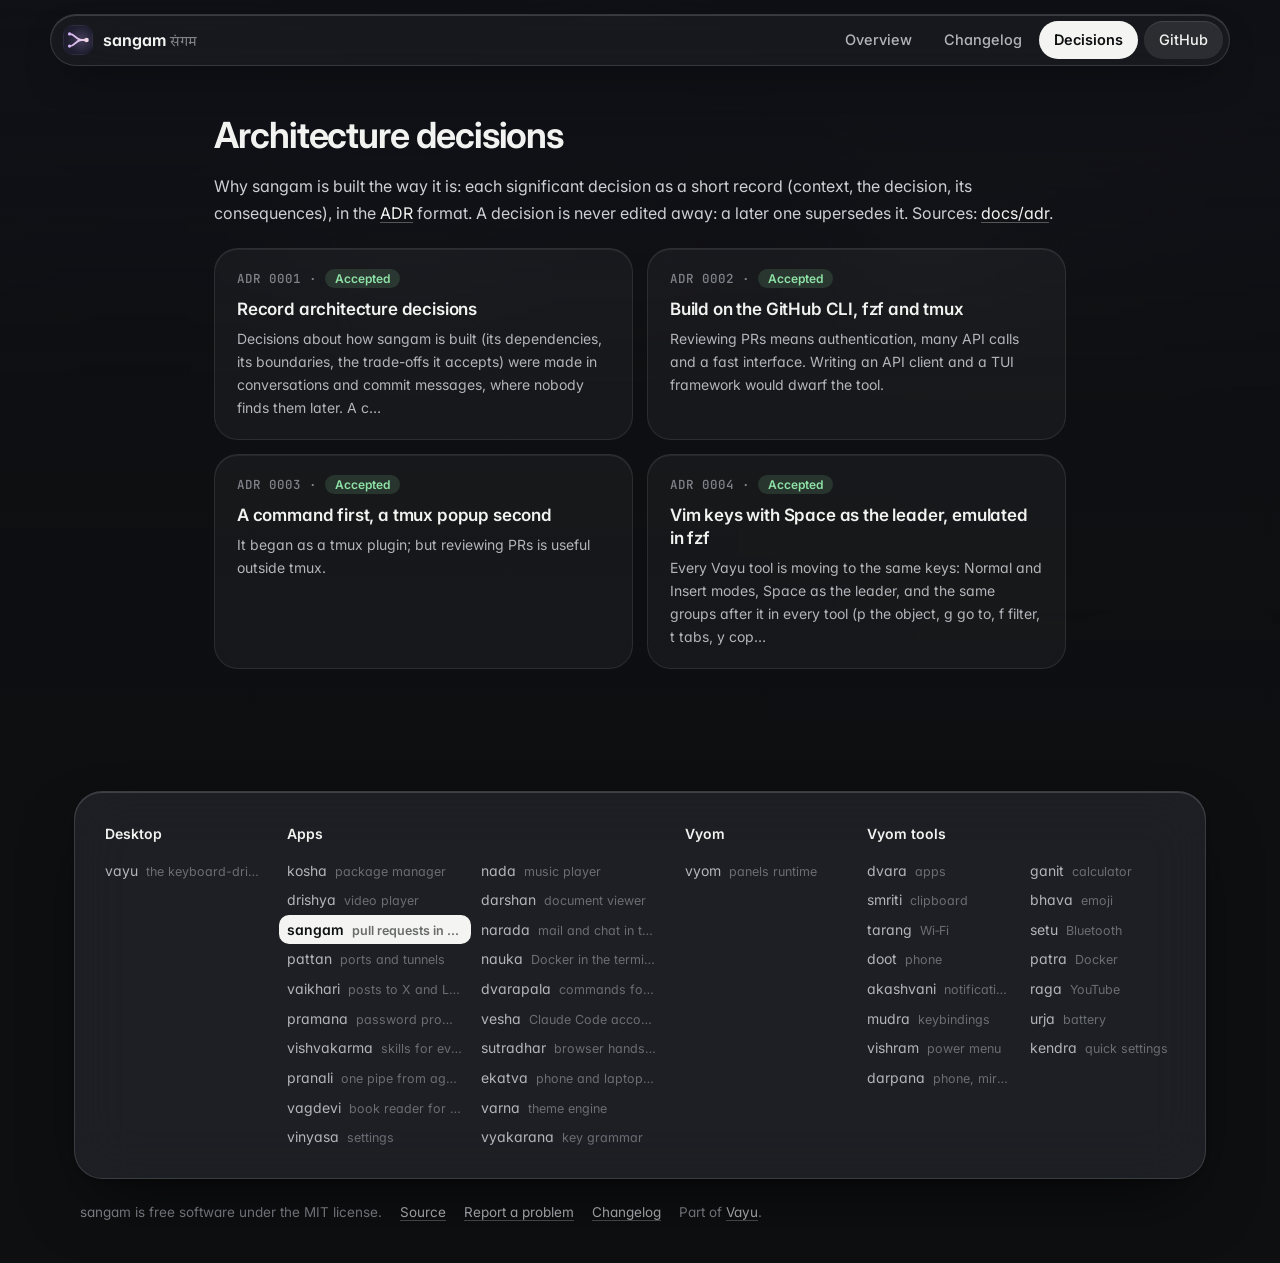
==== commit 657c14ac: "Website: pranali in the family list; build-site.py passes ruff Co-Authored-By: Claude Opus 5.5 <nore" ====
--- a/docs/adr/index.html
+++ b/docs/adr/index.html
@@ -24,7 +24,7 @@
 <div class="wrap solo"><article>
 <h2>Architecture decisions</h2><p>Why sangam is built the way it is: each significant decision as a short record (context, the decision, its consequences), in the <a href="https://cognitect.com/blog/2011/11/15/documenting-architecture-decisions">ADR</a> format. A decision is never edited away: a later one supersedes it. Sources: <a href="https://github.com/Theyashsawarkar/sangam/tree/main/docs/adr">docs/adr</a>.</p><div class="cards"><a class="card" href="0001-record-architecture-decisions.html"><div class="n">ADR 0001 · <span class="status accepted">Accepted</span></div><h3>Record architecture decisions</h3><p>Decisions about how sangam is built (its dependencies, its boundaries, the trade-offs it accepts) were made in conversations and commit messages, where nobody finds them later. A c…</p></a><a class="card" href="0002-built-on-gh.html"><div class="n">ADR 0002 · <span class="status accepted">Accepted</span></div><h3>Build on the GitHub CLI, fzf and tmux</h3><p>Reviewing PRs means authentication, many API calls and a fast interface. Writing an API client and a TUI framework would dwarf the tool.</p></a><a class="card" href="0003-a-command-first.html"><div class="n">ADR 0003 · <span class="status accepted">Accepted</span></div><h3>A command first, a tmux popup second</h3><p>It began as a tmux plugin; but reviewing PRs is useful outside tmux.</p></a><a class="card" href="0004-space-leader.html"><div class="n">ADR 0004 · <span class="status accepted">Accepted</span></div><h3>Vim keys with Space as the leader, emulated in fzf</h3><p>Every Vayu tool is moving to the same keys: Normal and Insert modes, Space as the leader, and the same groups after it in every tool (p the object, g go to, f filter, t tabs, y cop…</p></a></div>
 </article></div>
-<footer><div class="in glass"><div class=""><h4>Desktop</h4><div class="list"><a href="https://vayu.theyashsawarkar.dev/" class="">vayu <span>the keyboard-driven Wayland desktop</span></a></div></div><div class="g2"><h4>Apps</h4><div class="list"><a href="https://kosha.theyashsawarkar.dev/" class="">kosha <span>package manager</span></a><a href="https://nada.theyashsawarkar.dev/" class="">nada <span>music player</span></a><a href="https://drishya.theyashsawarkar.dev/" class="">drishya <span>video player</span></a><a href="https://darshan.theyashsawarkar.dev/" class="">darshan <span>document viewer</span></a><a href="https://sangam.theyashsawarkar.dev/" class="me" aria-current="page">sangam <span>pull requests in the terminal</span></a><a href="https://narada.theyashsawarkar.dev/" class="">narada <span>mail and chat in the terminal</span></a><a href="https://pattan.theyashsawarkar.dev/" class="">pattan <span>ports and tunnels</span></a><a href="https://nauka.theyashsawarkar.dev/" class="">nauka <span>Docker in the terminal</span></a><a href="https://vaikhari.theyashsawarkar.dev/" class="">vaikhari <span>posts to X and LinkedIn</span></a><a href="https://dvarapala.theyashsawarkar.dev/" class="">dvarapala <span>commands for AI agents, approved</span></a><a href="https://pramana.theyashsawarkar.dev/" class="">pramana <span>password prompts</span></a><a href="https://vesha.theyashsawarkar.dev/" class="">vesha <span>Claude Code accounts</span></a><a href="https://vishvakarma.theyashsawarkar.dev/" class="">vishvakarma <span>skills for every AI agent</span></a><a href="https://sutradhar.theyashsawarkar.dev/" class="">sutradhar <span>browser hands for AI agents</span></a><a href="https://ekatva.theyashsawarkar.dev/" class="">ekatva <span>phone and laptop, linked</span></a><a href="https://vagdevi.theyashsawarkar.dev/" class="">vagdevi <span>book reader for Android</span></a><a href="https://varna.theyashsawarkar.dev/" class="">varna <span>theme engine</span></a><a href="https://vinyasa.theyashsawarkar.dev/" class="">vinyasa <span>settings</span></a><a href="https://vyakarana.theyashsawarkar.dev/" class="">vyakarana <span>key grammar</span></a></div></div><div class=""><h4>Vyom</h4><div class="list"><a href="https://vyom.theyashsawarkar.dev/" class="">vyom <span>panels runtime</span></a></div></div><div class="g2"><h4>Vyom tools</h4><div class="list"><a href="https://dvara.theyashsawarkar.dev/" class="">dvara <span>apps</span></a><a href="https://ganit.theyashsawarkar.dev/" class="">ganit <span>calculator</span></a><a href="https://smriti.theyashsawarkar.dev/" class="">smriti <span>clipboard</span></a><a href="https://bhava.theyashsawarkar.dev/" class="">bhava <span>emoji</span></a><a href="https://tarang.theyashsawarkar.dev/" class="">tarang <span>Wi‑Fi</span></a><a href="https://setu.theyashsawarkar.dev/" class="">setu <span>Bluetooth</span></a><a href="https://doot.theyashsawarkar.dev/" class="">doot <span>phone</span></a><a href="https://patra.theyashsawarkar.dev/" class="">patra <span>Docker</span></a><a href="https://akashvani.theyashsawarkar.dev/" class="">akashvani <span>notifications</span></a><a href="https://raga.theyashsawarkar.dev/" class="">raga <span>YouTube</span></a><a href="https://mudra.theyashsawarkar.dev/" class="">mudra <span>keybindings</span></a><a href="https://urja.theyashsawarkar.dev/" class="">urja <span>battery</span></a><a href="https://vishram.theyashsawarkar.dev/" class="">vishram <span>power menu</span></a><a href="https://kendra.theyashsawarkar.dev/" class="">kendra <span>quick settings</span></a><a href="https://darpana.theyashsawarkar.dev/" class="">darpana <span>phone, mirrored</span></a></div></div></div>
+<footer><div class="in glass"><div class=""><h4>Desktop</h4><div class="list"><a href="https://vayu.theyashsawarkar.dev/" class="">vayu <span>the keyboard-driven Wayland desktop</span></a></div></div><div class="g2"><h4>Apps</h4><div class="list"><a href="https://kosha.theyashsawarkar.dev/" class="">kosha <span>package manager</span></a><a href="https://nada.theyashsawarkar.dev/" class="">nada <span>music player</span></a><a href="https://drishya.theyashsawarkar.dev/" class="">drishya <span>video player</span></a><a href="https://darshan.theyashsawarkar.dev/" class="">darshan <span>document viewer</span></a><a href="https://sangam.theyashsawarkar.dev/" class="me" aria-current="page">sangam <span>pull requests in the terminal</span></a><a href="https://narada.theyashsawarkar.dev/" class="">narada <span>mail and chat in the terminal</span></a><a href="https://pattan.theyashsawarkar.dev/" class="">pattan <span>ports and tunnels</span></a><a href="https://nauka.theyashsawarkar.dev/" class="">nauka <span>Docker in the terminal</span></a><a href="https://vaikhari.theyashsawarkar.dev/" class="">vaikhari <span>posts to X and LinkedIn</span></a><a href="https://dvarapala.theyashsawarkar.dev/" class="">dvarapala <span>commands for AI agents, approved</span></a><a href="https://pramana.theyashsawarkar.dev/" class="">pramana <span>password prompts</span></a><a href="https://vesha.theyashsawarkar.dev/" class="">vesha <span>Claude Code accounts</span></a><a href="https://vishvakarma.theyashsawarkar.dev/" class="">vishvakarma <span>skills for every AI agent</span></a><a href="https://sutradhar.theyashsawarkar.dev/" class="">sutradhar <span>browser hands for AI agents</span></a><a href="https://pranali.theyashsawarkar.dev/" class="">pranali <span>one pipe from agents to tools</span></a><a href="https://ekatva.theyashsawarkar.dev/" class="">ekatva <span>phone and laptop, linked</span></a><a href="https://vagdevi.theyashsawarkar.dev/" class="">vagdevi <span>book reader for Android</span></a><a href="https://varna.theyashsawarkar.dev/" class="">varna <span>theme engine</span></a><a href="https://vinyasa.theyashsawarkar.dev/" class="">vinyasa <span>settings</span></a><a href="https://vyakarana.theyashsawarkar.dev/" class="">vyakarana <span>key grammar</span></a></div></div><div class=""><h4>Vyom</h4><div class="list"><a href="https://vyom.theyashsawarkar.dev/" class="">vyom <span>panels runtime</span></a></div></div><div class="g2"><h4>Vyom tools</h4><div class="list"><a href="https://dvara.theyashsawarkar.dev/" class="">dvara <span>apps</span></a><a href="https://ganit.theyashsawarkar.dev/" class="">ganit <span>calculator</span></a><a href="https://smriti.theyashsawarkar.dev/" class="">smriti <span>clipboard</span></a><a href="https://bhava.theyashsawarkar.dev/" class="">bhava <span>emoji</span></a><a href="https://tarang.theyashsawarkar.dev/" class="">tarang <span>Wi‑Fi</span></a><a href="https://setu.theyashsawarkar.dev/" class="">setu <span>Bluetooth</span></a><a href="https://doot.theyashsawarkar.dev/" class="">doot <span>phone</span></a><a href="https://patra.theyashsawarkar.dev/" class="">patra <span>Docker</span></a><a href="https://akashvani.theyashsawarkar.dev/" class="">akashvani <span>notifications</span></a><a href="https://raga.theyashsawarkar.dev/" class="">raga <span>YouTube</span></a><a href="https://mudra.theyashsawarkar.dev/" class="">mudra <span>keybindings</span></a><a href="https://urja.theyashsawarkar.dev/" class="">urja <span>battery</span></a><a href="https://vishram.theyashsawarkar.dev/" class="">vishram <span>power menu</span></a><a href="https://kendra.theyashsawarkar.dev/" class="">kendra <span>quick settings</span></a><a href="https://darpana.theyashsawarkar.dev/" class="">darpana <span>phone, mirrored</span></a></div></div></div>
 <div class="bottom"><span>sangam is free software under the MIT license.</span><a href="https://github.com/Theyashsawarkar/sangam">Source</a><a href="https://github.com/Theyashsawarkar/sangam/issues">Report a problem</a><a href="../changelog.html">Changelog</a><span>Part of <a href="https://vayu.theyashsawarkar.dev/">Vayu</a>.</span></div></footer>
 <script>
 document.querySelectorAll('pre.code').forEach(p=>{const b=document.createElement('button');b.className='copy';b.type='button';b.textContent='Copy';
